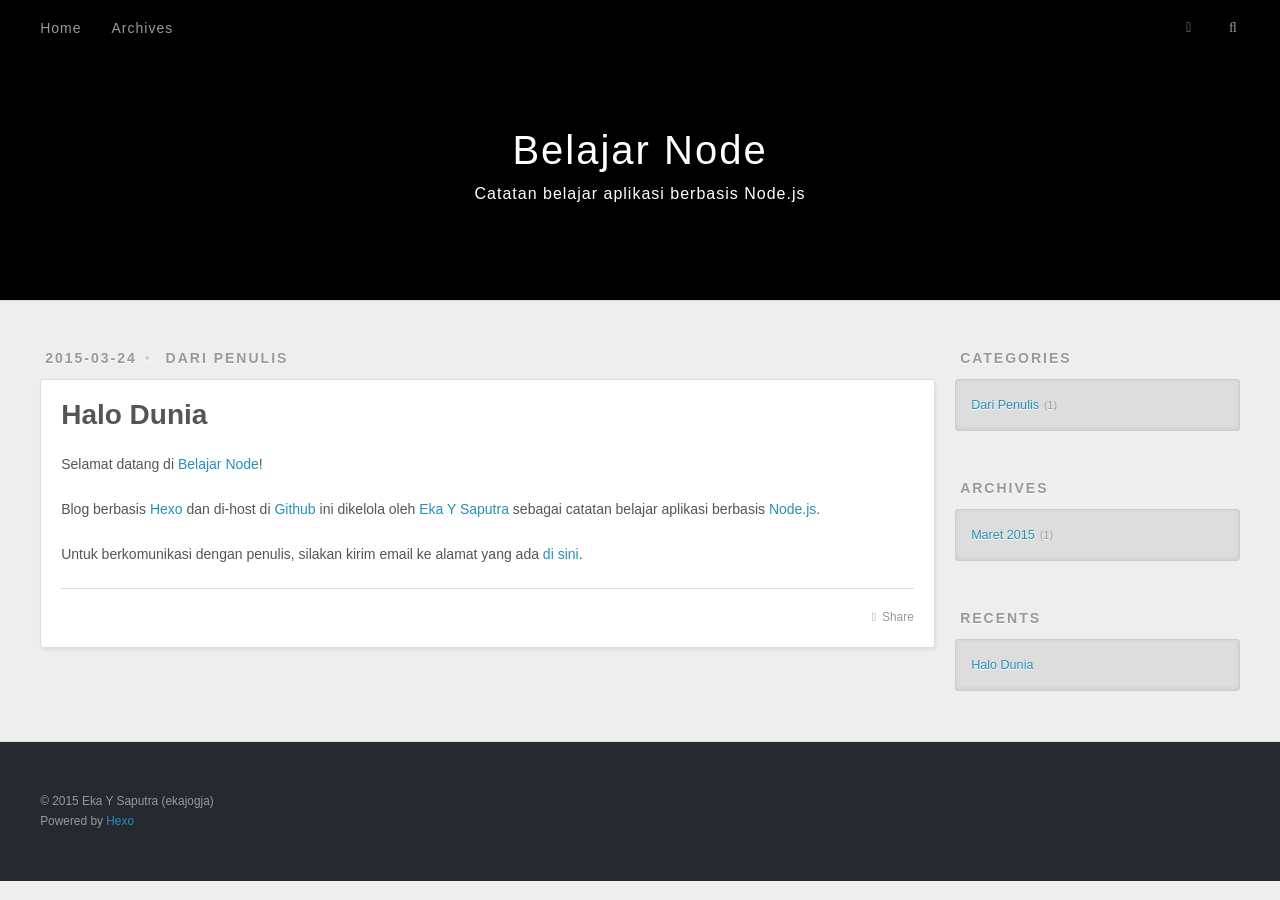
==== index.html @ 3ff36c29 "First deployment 2015-03-24 07:33:56)" ====
<!DOCTYPE html>
<html>
<head>
  <meta charset="utf-8">
  
  <title>Belajar Node</title>
  <meta name="viewport" content="width=device-width, initial-scale=1, maximum-scale=1">
  <meta name="description" content="Catatan belajar instalasi, konfigurasi, dan penggunaan aplikasi berbasis Node.js">
<meta property="og:type" content="website">
<meta property="og:title" content="Belajar Node">
<meta property="og:url" content="http://ekajogja.github.io/index.html">
<meta property="og:site_name" content="Belajar Node">
<meta property="og:description" content="Catatan belajar instalasi, konfigurasi, dan penggunaan aplikasi berbasis Node.js">
<meta name="twitter:card" content="summary">
<meta name="twitter:title" content="Belajar Node">
<meta name="twitter:description" content="Catatan belajar instalasi, konfigurasi, dan penggunaan aplikasi berbasis Node.js">
  
    <link rel="alternative" href="/atom.xml" title="Belajar Node" type="application/atom+xml">
  
  
    <link rel="icon" href="/favicon.png">
  
  <link href="//fonts.googleapis.com/css?family=Source+Code+Pro" rel="stylesheet" type="text/css">
  <link rel="stylesheet" href="/css/style.css" type="text/css">
  

</head>
<body>
  <div id="container">
    <div id="wrap">
      <header id="header">
  <div id="banner"></div>
  <div id="header-outer" class="outer">
    <div id="header-title" class="inner">
      <h1 id="logo-wrap">
        <a href="/" id="logo">Belajar Node</a>
      </h1>
      
        <h2 id="subtitle-wrap">
          <a href="/" id="subtitle">Catatan belajar aplikasi berbasis Node.js</a>
        </h2>
      
    </div>
    <div id="header-inner" class="inner">
      <nav id="main-nav">
        <a id="main-nav-toggle" class="nav-icon"></a>
        
          <a class="main-nav-link" href="/">Home</a>
        
          <a class="main-nav-link" href="/archives">Archives</a>
        
      </nav>
      <nav id="sub-nav">
        
          <a id="nav-rss-link" class="nav-icon" href="/atom.xml" title="RSS Feed"></a>
        
        <a id="nav-search-btn" class="nav-icon" title="Search"></a>
      </nav>
      <div id="search-form-wrap">
        <form action="//google.com/search" method="get" accept-charset="UTF-8" class="search-form"><input type="search" name="q" results="0" class="search-form-input" placeholder="Search"><button type="submit" class="search-form-submit">&#xF002;</button><input type="hidden" name="q" value="site:http://ekajogja.github.io"></form>
      </div>
    </div>
  </div>
</header>
      <div class="outer">
        <section id="main">
  
    <article id="post-halo-dunia" class="article article-type-post" itemscope itemprop="blogPost">
  <div class="article-meta">
    <a href="/2015/03/24/halo-dunia/" class="article-date">
  <time datetime="2015-03-23T23:47:26.000Z" itemprop="datePublished">2015-03-24</time>
</a>
    
  <div class="article-category">
    <a class="article-category-link" href="/categories/dari-penulis/">Dari Penulis</a>
  </div>

  </div>
  <div class="article-inner">
    
    
      <header class="article-header">
        
  
    <h1 itemprop="name">
      <a class="article-title" href="/2015/03/24/halo-dunia/">Halo Dunia</a>
    </h1>
  

      </header>
    
    <div class="article-entry" itemprop="articleBody">
      
        <p>Selamat datang di <a href="http://ekajogja.github.io/" target="_blank" rel="external">Belajar Node</a>!</p>
<p>Blog berbasis <a href="http://hexo.io/" target="_blank" rel="external">Hexo</a> dan di-host di <a href="https://github.com/ekajogja/ekajogja.github.io" target="_blank" rel="external">Github</a> ini dikelola oleh <a href="https://github.com/ekajogja/" target="_blank" rel="external">Eka Y Saputra</a> sebagai catatan belajar aplikasi berbasis <a href="https://nodejs.org/" target="_blank" rel="external">Node.js</a>.</p>
<p>Untuk berkomunikasi dengan penulis, silakan kirim email ke alamat yang ada <a href="https://github.com/ekajogja/" target="_blank" rel="external">di sini</a>.</p>

      
    </div>
    <footer class="article-footer">
      <a data-url="http://ekajogja.github.io/2015/03/24/halo-dunia/" data-id="ci7mkkdqn000051mjecnnkt6i" class="article-share-link">Share</a>
      
      
    </footer>
  </div>
  
</article>


  
  
</section>
        
          <aside id="sidebar">
  
    
  <div class="widget-wrap">
    <h3 class="widget-title">Categories</h3>
    <div class="widget">
      <ul class="category-list"><li class="category-list-item"><a class="category-list-link" href="/categories/dari-penulis/">Dari Penulis</a><span class="category-list-count">1</span></li></ul>
    </div>
  </div>

  
    
  
    
  
    
  <div class="widget-wrap">
    <h3 class="widget-title">Archives</h3>
    <div class="widget">
      <ul class="archive-list"><li class="archive-list-item"><a class="archive-list-link" href="/archives/2015/03/">Maret 2015</a><span class="archive-list-count">1</span></li></ul>
    </div>
  </div>

  
    
  <div class="widget-wrap">
    <h3 class="widget-title">Recents</h3>
    <div class="widget">
      <ul>
        
          <li>
            <a href="/2015/03/24/halo-dunia/">Halo Dunia</a>
          </li>
        
      </ul>
    </div>
  </div>

  
</aside>
        
      </div>
      <footer id="footer">
  
  <div class="outer">
    <div id="footer-info" class="inner">
      &copy; 2015 Eka Y Saputra (ekajogja)<br>
      Powered by <a href="http://hexo.io/" target="_blank">Hexo</a>
    </div>
  </div>
</footer>
    </div>
    <nav id="mobile-nav">
  
    <a href="/" class="mobile-nav-link">Home</a>
  
    <a href="/archives" class="mobile-nav-link">Archives</a>
  
</nav>
    

<script src="//ajax.googleapis.com/ajax/libs/jquery/2.0.3/jquery.min.js"></script>


  <link rel="stylesheet" href="/fancybox/jquery.fancybox.css" type="text/css">
  <script src="/fancybox/jquery.fancybox.pack.js" type="text/javascript"></script>


<script src="/js/script.js" type="text/javascript"></script>

  </div>
</body>
</html>
---- css/style.css ----
body {
  width: 100%;
}
body:before,
body:after {
  content: "";
  display: table;
}
body:after {
  clear: both;
}
html,
body,
div,
span,
applet,
object,
iframe,
h1,
h2,
h3,
h4,
h5,
h6,
p,
blockquote,
pre,
a,
abbr,
acronym,
address,
big,
cite,
code,
del,
dfn,
em,
img,
ins,
kbd,
q,
s,
samp,
small,
strike,
strong,
sub,
sup,
tt,
var,
dl,
dt,
dd,
ol,
ul,
li,
fieldset,
form,
label,
legend,
table,
caption,
tbody,
tfoot,
thead,
tr,
th,
td {
  margin: 0;
  padding: 0;
  border: 0;
  outline: 0;
  font-weight: inherit;
  font-style: inherit;
  font-family: inherit;
  font-size: 100%;
  vertical-align: baseline;
}
body {
  line-height: 1;
  color: #000;
  background: #fff;
}
ol,
ul {
  list-style: none;
}
table {
  border-collapse: separate;
  border-spacing: 0;
  vertical-align: middle;
}
caption,
th,
td {
  text-align: left;
  font-weight: normal;
  vertical-align: middle;
}
a img {
  border: none;
}
input,
button {
  margin: 0;
  padding: 0;
}
input::-moz-focus-inner,
button::-moz-focus-inner {
  border: 0;
  padding: 0;
}
@font-face {
  font-family: FontAwesome;
  font-style: normal;
  font-weight: normal;
  src: url("fonts/fontawesome-webfont.eot?v=#4.0.3");
  src: url("fonts/fontawesome-webfont.eot?#iefix&v=#4.0.3") format("embedded-opentype"), url("fonts/fontawesome-webfont.woff?v=#4.0.3") format("woff"), url("fonts/fontawesome-webfont.ttf?v=#4.0.3") format("truetype"), url("fonts/fontawesome-webfont.svg#fontawesomeregular?v=#4.0.3") format("svg");
}
html,
body,
#container {
  height: 100%;
}
body {
  background: #eee;
  font: 14px "Helvetica Neue", Helvetica, Arial, sans-serif;
  -webkit-text-size-adjust: 100%;
}
.outer {
  max-width: 1220px;
  margin: 0 auto;
  padding: 0 20px;
}
.outer:before,
.outer:after {
  content: "";
  display: table;
}
.outer:after {
  clear: both;
}
.inner {
  display: inline;
  float: left;
  width: 98.3333333333333%;
  margin: 0 0.8333333333333%;
}
.left,
.alignleft {
  float: left;
}
.right,
.alignright {
  float: right;
}
.clear {
  clear: both;
}
#container {
  position: relative;
}
.mobile-nav-on {
  overflow: hidden;
}
#wrap {
  height: 100%;
  width: 100%;
  position: absolute;
  top: 0;
  left: 0;
  -webkit-transition: 0.2s ease-out;
  -moz-transition: 0.2s ease-out;
  -ms-transition: 0.2s ease-out;
  transition: 0.2s ease-out;
  z-index: 1;
  background: #eee;
}
.mobile-nav-on #wrap {
  left: 280px;
}
@media screen and (min-width: 768px) {
  #main {
    display: inline;
    float: left;
    width: 73.3333333333333%;
    margin: 0 0.8333333333333%;
  }
}
.article-date,
.article-category-link,
.archive-year,
.widget-title {
  text-decoration: none;
  text-transform: uppercase;
  letter-spacing: 2px;
  color: #999;
  margin-bottom: 1em;
  margin-left: 5px;
  line-height: 1em;
  text-shadow: 0 1px #fff;
  font-weight: bold;
}
.article-inner,
.archive-article-inner {
  background: #fff;
  -webkit-box-shadow: 1px 2px 3px #ddd;
  box-shadow: 1px 2px 3px #ddd;
  border: 1px solid #ddd;
  -webkit-border-radius: 3px;
  border-radius: 3px;
}
.article-entry h1,
.widget h1 {
  font-size: 2em;
}
.article-entry h2,
.widget h2 {
  font-size: 1.5em;
}
.article-entry h3,
.widget h3 {
  font-size: 1.3em;
}
.article-entry h4,
.widget h4 {
  font-size: 1.2em;
}
.article-entry h5,
.widget h5 {
  font-size: 1em;
}
.article-entry h6,
.widget h6 {
  font-size: 1em;
  color: #999;
}
.article-entry hr,
.widget hr {
  border: 1px dashed #ddd;
}
.article-entry strong,
.widget strong {
  font-weight: bold;
}
.article-entry em,
.widget em,
.article-entry cite,
.widget cite {
  font-style: italic;
}
.article-entry sup,
.widget sup,
.article-entry sub,
.widget sub {
  font-size: 0.75em;
  line-height: 0;
  position: relative;
  vertical-align: baseline;
}
.article-entry sup,
.widget sup {
  top: -0.5em;
}
.article-entry sub,
.widget sub {
  bottom: -0.2em;
}
.article-entry small,
.widget small {
  font-size: 0.85em;
}
.article-entry acronym,
.widget acronym,
.article-entry abbr,
.widget abbr {
  border-bottom: 1px dotted;
}
.article-entry ul,
.widget ul,
.article-entry ol,
.widget ol,
.article-entry dl,
.widget dl {
  margin: 0 20px;
  line-height: 1.6em;
}
.article-entry ul ul,
.widget ul ul,
.article-entry ol ul,
.widget ol ul,
.article-entry ul ol,
.widget ul ol,
.article-entry ol ol,
.widget ol ol {
  margin-top: 0;
  margin-bottom: 0;
}
.article-entry ul,
.widget ul {
  list-style: disc;
}
.article-entry ol,
.widget ol {
  list-style: decimal;
}
.article-entry dt,
.widget dt {
  font-weight: bold;
}
#header {
  height: 300px;
  position: relative;
  border-bottom: 1px solid #ddd;
}
#header:before,
#header:after {
  content: "";
  position: absolute;
  left: 0;
  right: 0;
  height: 40px;
}
#header:before {
  top: 0;
  background: -webkit-linear-gradient(rgba(0,0,0,0.2), transparent);
  background: -moz-linear-gradient(rgba(0,0,0,0.2), transparent);
  background: -ms-linear-gradient(rgba(0,0,0,0.2), transparent);
  background: linear-gradient(rgba(0,0,0,0.2), transparent);
}
#header:after {
  bottom: 0;
  background: -webkit-linear-gradient(transparent, rgba(0,0,0,0.2));
  background: -moz-linear-gradient(transparent, rgba(0,0,0,0.2));
  background: -ms-linear-gradient(transparent, rgba(0,0,0,0.2));
  background: linear-gradient(transparent, rgba(0,0,0,0.2));
}
#header-outer {
  height: 100%;
  position: relative;
}
#header-inner {
  position: relative;
  overflow: hidden;
}
#banner {
  position: absolute;
  top: 0;
  left: 0;
  width: 100%;
  height: 100%;
  background: url("images/banner.jpg") center #000;
  -webkit-background-size: cover;
  -moz-background-size: cover;
  background-size: cover;
  z-index: -1;
}
#header-title {
  text-align: center;
  height: 40px;
  position: absolute;
  top: 50%;
  left: 0;
  margin-top: -20px;
}
#logo,
#subtitle {
  text-decoration: none;
  color: #fff;
  font-weight: 300;
  text-shadow: 0 1px 4px rgba(0,0,0,0.3);
}
#logo {
  font-size: 40px;
  line-height: 40px;
  letter-spacing: 2px;
}
#subtitle {
  font-size: 16px;
  line-height: 16px;
  letter-spacing: 1px;
}
#subtitle-wrap {
  margin-top: 16px;
}
#main-nav {
  float: left;
  margin-left: -15px;
}
.nav-icon,
.main-nav-link {
  float: left;
  color: #fff;
  opacity: 0.6;
  text-decoration: none;
  text-shadow: 0 1px rgba(0,0,0,0.2);
  -webkit-transition: opacity 0.2s;
  -moz-transition: opacity 0.2s;
  -ms-transition: opacity 0.2s;
  transition: opacity 0.2s;
  display: block;
  padding: 20px 15px;
}
.nav-icon:hover,
.main-nav-link:hover {
  opacity: 1;
}
.nav-icon {
  font-family: FontAwesome;
  text-align: center;
  font-size: 14px;
  width: 14px;
  height: 14px;
  padding: 20px 15px;
  position: relative;
  cursor: pointer;
}
.main-nav-link {
  font-weight: 300;
  letter-spacing: 1px;
}
@media screen and (max-width: 479px) {
  .main-nav-link {
    display: none;
  }
}
#main-nav-toggle {
  display: none;
}
#main-nav-toggle:before {
  content: "\f0c9";
}
@media screen and (max-width: 479px) {
  #main-nav-toggle {
    display: block;
  }
}
#sub-nav {
  float: right;
  margin-right: -15px;
}
#nav-rss-link:before {
  content: "\f09e";
}
#nav-search-btn:before {
  content: "\f002";
}
#search-form-wrap {
  position: absolute;
  top: 15px;
  width: 150px;
  height: 30px;
  right: -150px;
  opacity: 0;
  -webkit-transition: 0.2s ease-out;
  -moz-transition: 0.2s ease-out;
  -ms-transition: 0.2s ease-out;
  transition: 0.2s ease-out;
}
#search-form-wrap.on {
  opacity: 1;
  right: 0;
}
@media screen and (max-width: 479px) {
  #search-form-wrap {
    width: 100%;
    right: -100%;
  }
}
.search-form {
  position: absolute;
  top: 0;
  left: 0;
  right: 0;
  background: #fff;
  padding: 5px 15px;
  -webkit-border-radius: 15px;
  border-radius: 15px;
  -webkit-box-shadow: 0 0 10px rgba(0,0,0,0.3);
  box-shadow: 0 0 10px rgba(0,0,0,0.3);
}
.search-form-input {
  border: none;
  background: none;
  color: #555;
  width: 100%;
  font: 13px "Helvetica Neue", Helvetica, Arial, sans-serif;
  outline: none;
}
.search-form-input::-webkit-search-results-decoration,
.search-form-input::-webkit-search-cancel-button {
  -webkit-appearance: none;
}
.search-form-submit {
  position: absolute;
  top: 50%;
  right: 10px;
  margin-top: -7px;
  font: 13px FontAwesome;
  border: none;
  background: none;
  color: #bbb;
  cursor: pointer;
}
.search-form-submit:hover,
.search-form-submit:focus {
  color: #777;
}
.article {
  margin: 50px 0;
}
.article-inner {
  overflow: hidden;
}
.article-meta:before,
.article-meta:after {
  content: "";
  display: table;
}
.article-meta:after {
  clear: both;
}
.article-date {
  float: left;
}
.article-category {
  float: left;
  line-height: 1em;
  color: #ccc;
  text-shadow: 0 1px #fff;
  margin-left: 8px;
}
.article-category:before {
  content: "\2022";
}
.article-category-link {
  margin: 0 12px 1em;
}
.article-header {
  padding: 20px 20px 0;
}
.article-title {
  text-decoration: none;
  font-size: 2em;
  font-weight: bold;
  color: #555;
  line-height: 1.1em;
  -webkit-transition: color 0.2s;
  -moz-transition: color 0.2s;
  -ms-transition: color 0.2s;
  transition: color 0.2s;
}
a.article-title:hover {
  color: #258fb8;
}
.article-entry {
  color: #555;
  padding: 0 20px;
}
.article-entry:before,
.article-entry:after {
  content: "";
  display: table;
}
.article-entry:after {
  clear: both;
}
.article-entry p,
.article-entry table {
  line-height: 1.6em;
  margin: 1.6em 0;
}
.article-entry h1,
.article-entry h2,
.article-entry h3,
.article-entry h4,
.article-entry h5,
.article-entry h6 {
  font-weight: bold;
}
.article-entry h1,
.article-entry h2,
.article-entry h3,
.article-entry h4,
.article-entry h5,
.article-entry h6 {
  line-height: 1.1em;
  margin: 1.1em 0;
}
.article-entry a {
  color: #258fb8;
  text-decoration: none;
}
.article-entry a:hover {
  text-decoration: underline;
}
.article-entry ul,
.article-entry ol,
.article-entry dl {
  margin-top: 1.6em;
  margin-bottom: 1.6em;
}
.article-entry img,
.article-entry video {
  max-width: 100%;
  height: auto;
  display: block;
  margin: auto;
}
.article-entry iframe {
  border: none;
}
.article-entry table {
  width: 100%;
  border-collapse: collapse;
  border-spacing: 0;
}
.article-entry th {
  font-weight: bold;
  border-bottom: 3px solid #ddd;
  padding-bottom: 0.5em;
}
.article-entry td {
  border-bottom: 1px solid #ddd;
  padding: 10px 0;
}
.article-entry blockquote {
  font-family: Georgia, "Times New Roman", serif;
  font-size: 1.4em;
  margin: 1.6em 20px;
  text-align: center;
}
.article-entry blockquote footer {
  font-size: 14px;
  margin: 1.6em 0;
  font-family: "Helvetica Neue", Helvetica, Arial, sans-serif;
}
.article-entry blockquote footer cite:before {
  content: "—";
  padding: 0 0.5em;
}
.article-entry .pullquote {
  text-align: left;
  width: 45%;
  margin: 0;
}
.article-entry .pullquote.left {
  margin-left: 0.5em;
  margin-right: 1em;
}
.article-entry .pullquote.right {
  margin-right: 0.5em;
  margin-left: 1em;
}
.article-entry .caption {
  color: #999;
  display: block;
  font-size: 0.9em;
  margin-top: 0.5em;
  position: relative;
  text-align: center;
}
.article-entry .video-container {
  position: relative;
  padding-top: 56.25%;
  height: 0;
  overflow: hidden;
}
.article-entry .video-container iframe,
.article-entry .video-container object,
.article-entry .video-container embed {
  position: absolute;
  top: 0;
  left: 0;
  width: 100%;
  height: 100%;
  margin-top: 0;
}
.article-more-link a {
  display: inline-block;
  line-height: 1em;
  padding: 6px 15px;
  -webkit-border-radius: 15px;
  border-radius: 15px;
  background: #eee;
  color: #999;
  text-shadow: 0 1px #fff;
  text-decoration: none;
}
.article-more-link a:hover {
  background: #258fb8;
  color: #fff;
  text-decoration: none;
  text-shadow: 0 1px #1e7293;
}
.article-footer {
  font-size: 0.85em;
  line-height: 1.6em;
  border-top: 1px solid #ddd;
  padding-top: 1.6em;
  margin: 0 20px 20px;
}
.article-footer:before,
.article-footer:after {
  content: "";
  display: table;
}
.article-footer:after {
  clear: both;
}
.article-footer a {
  color: #999;
  text-decoration: none;
}
.article-footer a:hover {
  color: #555;
}
.article-tag-list-item {
  float: left;
  margin-right: 10px;
}
.article-tag-list-link:before {
  content: "#";
}
.article-comment-link {
  float: right;
}
.article-comment-link:before {
  content: "\f075";
  font-family: FontAwesome;
  padding-right: 8px;
}
.article-share-link {
  cursor: pointer;
  float: right;
  margin-left: 20px;
}
.article-share-link:before {
  content: "\f064";
  font-family: FontAwesome;
  padding-right: 6px;
}
#article-nav {
  position: relative;
}
#article-nav:before,
#article-nav:after {
  content: "";
  display: table;
}
#article-nav:after {
  clear: both;
}
@media screen and (min-width: 768px) {
  #article-nav {
    margin: 50px 0;
  }
  #article-nav:before {
    width: 8px;
    height: 8px;
    position: absolute;
    top: 50%;
    left: 50%;
    margin-top: -4px;
    margin-left: -4px;
    content: "";
    -webkit-border-radius: 50%;
    border-radius: 50%;
    background: #ddd;
    -webkit-box-shadow: 0 1px 2px #fff;
    box-shadow: 0 1px 2px #fff;
  }
}
.article-nav-link-wrap {
  text-decoration: none;
  text-shadow: 0 1px #fff;
  color: #999;
  -webkit-box-sizing: border-box;
  -moz-box-sizing: border-box;
  box-sizing: border-box;
  margin-top: 50px;
  text-align: center;
  display: block;
}
.article-nav-link-wrap:hover {
  color: #555;
}
@media screen and (min-width: 768px) {
  .article-nav-link-wrap {
    width: 50%;
    margin-top: 0;
  }
}
@media screen and (min-width: 768px) {
  #article-nav-newer {
    float: left;
    text-align: right;
    padding-right: 20px;
  }
}
@media screen and (min-width: 768px) {
  #article-nav-older {
    float: right;
    text-align: left;
    padding-left: 20px;
  }
}
.article-nav-caption {
  text-transform: uppercase;
  letter-spacing: 2px;
  color: #ddd;
  line-height: 1em;
  font-weight: bold;
}
#article-nav-newer .article-nav-caption {
  margin-right: -2px;
}
.article-nav-title {
  font-size: 0.85em;
  line-height: 1.6em;
  margin-top: 0.5em;
}
.article-share-box {
  position: absolute;
  display: none;
  background: #fff;
  -webkit-box-shadow: 1px 2px 10px rgba(0,0,0,0.2);
  box-shadow: 1px 2px 10px rgba(0,0,0,0.2);
  -webkit-border-radius: 3px;
  border-radius: 3px;
  margin-left: -145px;
  overflow: hidden;
  z-index: 1;
}
.article-share-box.on {
  display: block;
}
.article-share-input {
  width: 100%;
  background: none;
  -webkit-box-sizing: border-box;
  -moz-box-sizing: border-box;
  box-sizing: border-box;
  font: 14px "Helvetica Neue", Helvetica, Arial, sans-serif;
  padding: 0 15px;
  color: #555;
  outline: none;
  border: 1px solid #ddd;
  -webkit-border-radius: 3px 3px 0 0;
  border-radius: 3px 3px 0 0;
  height: 36px;
  line-height: 36px;
}
.article-share-links {
  background: #eee;
}
.article-share-links:before,
.article-share-links:after {
  content: "";
  display: table;
}
.article-share-links:after {
  clear: both;
}
.article-share-twitter,
.article-share-facebook,
.article-share-pinterest,
.article-share-google {
  width: 50px;
  height: 36px;
  display: block;
  float: left;
  position: relative;
  color: #999;
  text-shadow: 0 1px #fff;
}
.article-share-twitter:before,
.article-share-facebook:before,
.article-share-pinterest:before,
.article-share-google:before {
  font-size: 20px;
  font-family: FontAwesome;
  width: 20px;
  height: 20px;
  position: absolute;
  top: 50%;
  left: 50%;
  margin-top: -10px;
  margin-left: -10px;
  text-align: center;
}
.article-share-twitter:hover,
.article-share-facebook:hover,
.article-share-pinterest:hover,
.article-share-google:hover {
  color: #fff;
}
.article-share-twitter:before {
  content: "\f099";
}
.article-share-twitter:hover {
  background: #00aced;
  text-shadow: 0 1px #008abe;
}
.article-share-facebook:before {
  content: "\f09a";
}
.article-share-facebook:hover {
  background: #3b5998;
  text-shadow: 0 1px #2f477a;
}
.article-share-pinterest:before {
  content: "\f0d2";
}
.article-share-pinterest:hover {
  background: #cb2027;
  text-shadow: 0 1px #a21a1f;
}
.article-share-google:before {
  content: "\f0d5";
}
.article-share-google:hover {
  background: #dd4b39;
  text-shadow: 0 1px #be3221;
}
.article-gallery {
  background: #000;
  position: relative;
}
.article-gallery-photos {
  position: relative;
  overflow: hidden;
}
.article-gallery-img {
  display: none;
  max-width: 100%;
}
.article-gallery-img:first-child {
  display: block;
}
.article-gallery-img.loaded {
  position: absolute;
  display: block;
}
.article-gallery-img img {
  display: block;
  max-width: 100%;
  margin: 0 auto;
}
#comments {
  background: #fff;
  -webkit-box-shadow: 1px 2px 3px #ddd;
  box-shadow: 1px 2px 3px #ddd;
  padding: 20px;
  border: 1px solid #ddd;
  -webkit-border-radius: 3px;
  border-radius: 3px;
  margin: 50px 0;
}
#comments a {
  color: #258fb8;
}
.archives-wrap {
  margin: 50px 0;
}
.archives:before,
.archives:after {
  content: "";
  display: table;
}
.archives:after {
  clear: both;
}
.archive-year-wrap {
  margin-bottom: 1em;
}
.archives {
  -webkit-column-gap: 10px;
  -moz-column-gap: 10px;
  column-gap: 10px;
}
@media screen and (min-width: 480px) and (max-width: 767px) {
  .archives {
    -webkit-column-count: 2;
    -moz-column-count: 2;
    column-count: 2;
  }
}
@media screen and (min-width: 768px) {
  .archives {
    -webkit-column-count: 3;
    -moz-column-count: 3;
    column-count: 3;
  }
}
.archive-article {
  -webkit-column-break-inside: avoid;
  page-break-inside: avoid;
  overflow: hidden;
  break-inside: avoid-column;
}
.archive-article-inner {
  padding: 10px;
  margin-bottom: 15px;
}
.archive-article-title {
  text-decoration: none;
  font-weight: bold;
  color: #555;
  -webkit-transition: color 0.2s;
  -moz-transition: color 0.2s;
  -ms-transition: color 0.2s;
  transition: color 0.2s;
  line-height: 1.6em;
}
.archive-article-title:hover {
  color: #258fb8;
}
.archive-article-footer {
  margin-top: 1em;
}
.archive-article-date {
  color: #999;
  text-decoration: none;
  font-size: 0.85em;
  line-height: 1em;
  margin-bottom: 0.5em;
  display: block;
}
#page-nav {
  margin: 50px auto;
  background: #fff;
  -webkit-box-shadow: 1px 2px 3px #ddd;
  box-shadow: 1px 2px 3px #ddd;
  border: 1px solid #ddd;
  -webkit-border-radius: 3px;
  border-radius: 3px;
  text-align: center;
  color: #999;
  overflow: hidden;
}
#page-nav:before,
#page-nav:after {
  content: "";
  display: table;
}
#page-nav:after {
  clear: both;
}
#page-nav a,
#page-nav span {
  padding: 10px 20px;
  line-height: 1;
  height: 2ex;
}
#page-nav a {
  color: #999;
  text-decoration: none;
}
#page-nav a:hover {
  background: #999;
  color: #fff;
}
#page-nav .prev {
  float: left;
}
#page-nav .next {
  float: right;
}
#page-nav .page-number {
  display: inline-block;
}
@media screen and (max-width: 479px) {
  #page-nav .page-number {
    display: none;
  }
}
#page-nav .current {
  color: #555;
  font-weight: bold;
}
#page-nav .space {
  color: #ddd;
}
#footer {
  background: #262a30;
  padding: 50px 0;
  border-top: 1px solid #ddd;
  color: #999;
}
#footer a {
  color: #258fb8;
  text-decoration: none;
}
#footer a:hover {
  text-decoration: underline;
}
#footer-info {
  line-height: 1.6em;
  font-size: 0.85em;
}
.article-entry pre,
.article-entry .highlight {
  background: #2d2d2d;
  margin: 0 -20px;
  padding: 15px 20px;
  border-style: solid;
  border-color: #ddd;
  border-width: 1px 0;
  overflow: auto;
  color: #ccc;
  line-height: 22.400000000000002px;
}
.article-entry .highlight .gutter pre,
.article-entry .gist .gist-file .gist-data .line-numbers {
  color: #666;
  font-size: 0.85em;
}
.article-entry pre,
.article-entry code {
  font-family: "Source Code Pro", Consolas, Monaco, Menlo, Consolas, monospace;
}
.article-entry code {
  background: #eee;
  text-shadow: 0 1px #fff;
  padding: 0 0.3em;
}
.article-entry pre code {
  background: none;
  text-shadow: none;
  padding: 0;
}
.article-entry .highlight pre {
  border: none;
  margin: 0;
  padding: 0;
}
.article-entry .highlight table {
  margin: 0;
  width: auto;
}
.article-entry .highlight td {
  border: none;
  padding: 0;
}
.article-entry .highlight figcaption {
  font-size: 0.85em;
  color: #999;
  line-height: 1em;
  margin-bottom: 1em;
}
.article-entry .highlight figcaption:before,
.article-entry .highlight figcaption:after {
  content: "";
  display: table;
}
.article-entry .highlight figcaption:after {
  clear: both;
}
.article-entry .highlight figcaption a {
  float: right;
}
.article-entry .highlight .gutter pre {
  text-align: right;
  padding-right: 20px;
}
.article-entry .highlight .line {
  height: 22.400000000000002px;
}
.article-entry .gist {
  margin: 0 -20px;
  border-style: solid;
  border-color: #ddd;
  border-width: 1px 0;
  background: #2d2d2d;
  padding: 15px 20px 15px 0;
}
.article-entry .gist .gist-file {
  border: none;
  font-family: "Source Code Pro", Consolas, Monaco, Menlo, Consolas, monospace;
  margin: 0;
}
.article-entry .gist .gist-file .gist-data {
  background: none;
  border: none;
}
.article-entry .gist .gist-file .gist-data .line-numbers {
  background: none;
  border: none;
  padding: 0 20px 0 0;
}
.article-entry .gist .gist-file .gist-data .line-data {
  padding: 0 !important;
}
.article-entry .gist .gist-file .highlight {
  margin: 0;
  padding: 0;
  border: none;
}
.article-entry .gist .gist-file .gist-meta {
  background: #2d2d2d;
  color: #999;
  font: 0.85em "Helvetica Neue", Helvetica, Arial, sans-serif;
  text-shadow: 0 0;
  padding: 0;
  margin-top: 1em;
  margin-left: 20px;
}
.article-entry .gist .gist-file .gist-meta a {
  color: #258fb8;
  font-weight: normal;
}
.article-entry .gist .gist-file .gist-meta a:hover {
  text-decoration: underline;
}
pre .comment,
pre .title {
  color: #999;
}
pre .variable,
pre .attribute,
pre .tag,
pre .regexp,
pre .ruby .constant,
pre .xml .tag .title,
pre .xml .pi,
pre .xml .doctype,
pre .html .doctype,
pre .css .id,
pre .css .class,
pre .css .pseudo {
  color: #f2777a;
}
pre .number,
pre .preprocessor,
pre .built_in,
pre .literal,
pre .params,
pre .constant {
  color: #f99157;
}
pre .class,
pre .ruby .class .title,
pre .css .rules .attribute {
  color: #9c9;
}
pre .string,
pre .value,
pre .inheritance,
pre .header,
pre .ruby .symbol,
pre .xml .cdata {
  color: #9c9;
}
pre .css .hexcolor {
  color: #6cc;
}
pre .function,
pre .python .decorator,
pre .python .title,
pre .ruby .function .title,
pre .ruby .title .keyword,
pre .perl .sub,
pre .javascript .title,
pre .coffeescript .title {
  color: #69c;
}
pre .keyword,
pre .javascript .function {
  color: #c9c;
}
@media screen and (max-width: 479px) {
  #mobile-nav {
    position: absolute;
    top: 0;
    left: 0;
    width: 280px;
    height: 100%;
    background: #191919;
    border-right: 1px solid #fff;
  }
}
@media screen and (max-width: 479px) {
  .mobile-nav-link {
    display: block;
    color: #999;
    text-decoration: none;
    padding: 15px 20px;
    font-weight: bold;
  }
  .mobile-nav-link:hover {
    color: #fff;
  }
}
@media screen and (min-width: 768px) {
  #sidebar {
    display: inline;
    float: left;
    width: 23.3333333333333%;
    margin: 0 0.8333333333333%;
  }
}
.widget-wrap {
  margin: 50px 0;
}
.widget {
  color: #777;
  text-shadow: 0 1px #fff;
  background: #ddd;
  -webkit-box-shadow: 0 -1px 4px #ccc inset;
  box-shadow: 0 -1px 4px #ccc inset;
  border: 1px solid #ccc;
  padding: 15px;
  -webkit-border-radius: 3px;
  border-radius: 3px;
}
.widget a {
  color: #258fb8;
  text-decoration: none;
}
.widget a:hover {
  text-decoration: underline;
}
.widget ul ul,
.widget ol ul,
.widget dl ul,
.widget ul ol,
.widget ol ol,
.widget dl ol,
.widget ul dl,
.widget ol dl,
.widget dl dl {
  margin-left: 15px;
  list-style: disc;
}
.widget {
  line-height: 1.6em;
  word-wrap: break-word;
  font-size: 0.9em;
}
.widget ul,
.widget ol {
  list-style: none;
  margin: 0;
}
.widget ul ul,
.widget ol ul,
.widget ul ol,
.widget ol ol {
  margin: 0 20px;
}
.widget ul ul,
.widget ol ul {
  list-style: disc;
}
.widget ul ol,
.widget ol ol {
  list-style: decimal;
}
.category-list-count,
.tag-list-count,
.archive-list-count {
  padding-left: 5px;
  color: #999;
  font-size: 0.85em;
}
.category-list-count:before,
.tag-list-count:before,
.archive-list-count:before {
  content: "(";
}
.category-list-count:after,
.tag-list-count:after,
.archive-list-count:after {
  content: ")";
}
.tagcloud a {
  margin-right: 5px;
}
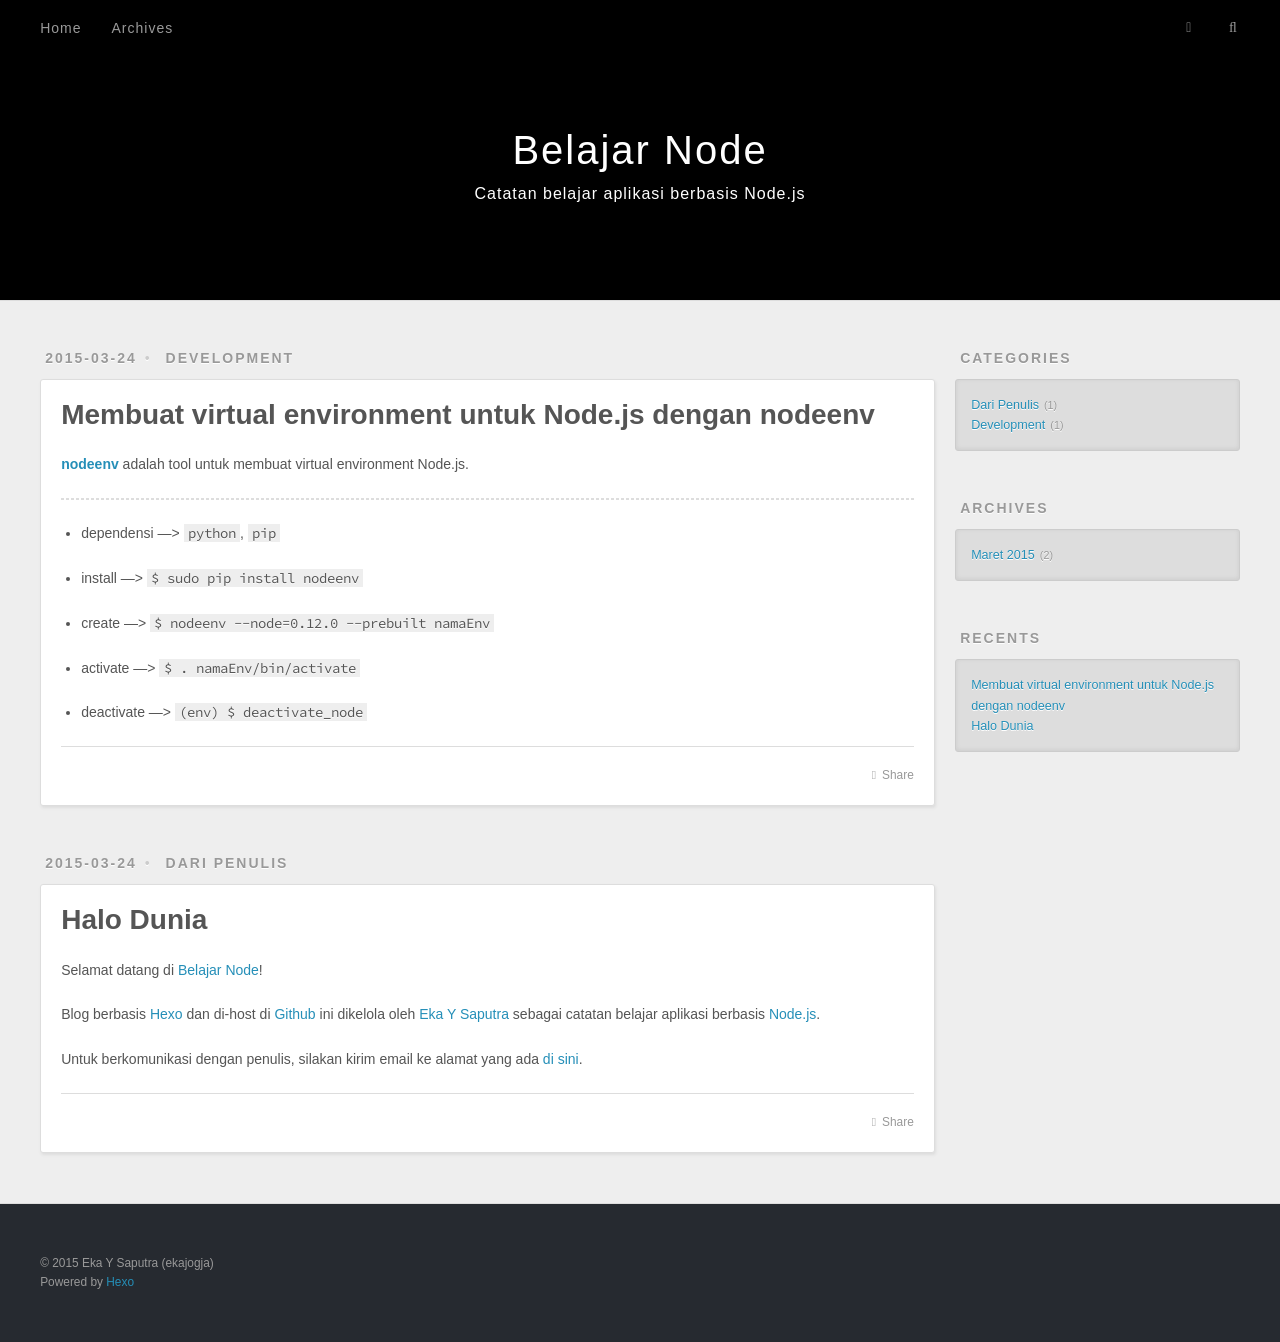
==== commit 3feb1e6b: "First deployment 2015-03-24 09:50:43)" ====
--- a/index.html
+++ b/index.html
@@ -65,6 +65,60 @@
       <div class="outer">
         <section id="main">
   
+    <article id="post-membuat-virtual-environment-untuk-node-js-dengan-nodeenv" class="article article-type-post" itemscope itemprop="blogPost">
+  <div class="article-meta">
+    <a href="/2015/03/24/membuat-virtual-environment-untuk-node-js-dengan-nodeenv/" class="article-date">
+  <time datetime="2015-03-24T02:47:47.000Z" itemprop="datePublished">2015-03-24</time>
+</a>
+    
+  <div class="article-category">
+    <a class="article-category-link" href="/categories/development/">Development</a>
+  </div>
+
+  </div>
+  <div class="article-inner">
+    
+    
+      <header class="article-header">
+        
+  
+    <h1 itemprop="name">
+      <a class="article-title" href="/2015/03/24/membuat-virtual-environment-untuk-node-js-dengan-nodeenv/">Membuat virtual environment untuk Node.js dengan nodeenv</a>
+    </h1>
+  
+
+      </header>
+    
+    <div class="article-entry" itemprop="articleBody">
+      
+        <p><a href="https://github.com/ekalinin/nodeenv" target="_blank" rel="external"><strong>nodeenv</strong></a> adalah tool untuk membuat virtual environment Node.js.</p>
+<hr>
+<ul>
+<li><p>dependensi    —&gt; <code>python</code>, <code>pip</code></p>
+</li>
+<li><p>install    —&gt; <code>$ sudo pip install nodeenv</code></p>
+</li>
+<li><p>create    —&gt; <code>$ nodeenv --node=0.12.0 --prebuilt namaEnv</code></p>
+</li>
+<li><p>activate    —&gt; <code>$ . namaEnv/bin/activate</code></p>
+</li>
+<li><p>deactivate    —&gt; <code>(env) $ deactivate_node</code></p>
+</li>
+</ul>
+
+      
+    </div>
+    <footer class="article-footer">
+      <a data-url="http://ekajogja.github.io/2015/03/24/membuat-virtual-environment-untuk-node-js-dengan-nodeenv/" data-id="ci7mpgdq80003d9mjwkijuqsy" class="article-share-link">Share</a>
+      
+      
+    </footer>
+  </div>
+  
+</article>
+
+
+  
     <article id="post-halo-dunia" class="article article-type-post" itemscope itemprop="blogPost">
   <div class="article-meta">
     <a href="/2015/03/24/halo-dunia/" class="article-date">
@@ -98,7 +152,7 @@
       
     </div>
     <footer class="article-footer">
-      <a data-url="http://ekajogja.github.io/2015/03/24/halo-dunia/" data-id="ci7mkkdqn000051mjecnnkt6i" class="article-share-link">Share</a>
+      <a data-url="http://ekajogja.github.io/2015/03/24/halo-dunia/" data-id="ci7mpgdom0000d9mjj7acmbdr" class="article-share-link">Share</a>
       
       
     </footer>
@@ -117,7 +171,7 @@
   <div class="widget-wrap">
     <h3 class="widget-title">Categories</h3>
     <div class="widget">
-      <ul class="category-list"><li class="category-list-item"><a class="category-list-link" href="/categories/dari-penulis/">Dari Penulis</a><span class="category-list-count">1</span></li></ul>
+      <ul class="category-list"><li class="category-list-item"><a class="category-list-link" href="/categories/dari-penulis/">Dari Penulis</a><span class="category-list-count">1</span></li><li class="category-list-item"><a class="category-list-link" href="/categories/development/">Development</a><span class="category-list-count">1</span></li></ul>
     </div>
   </div>
 
@@ -130,7 +184,7 @@
   <div class="widget-wrap">
     <h3 class="widget-title">Archives</h3>
     <div class="widget">
-      <ul class="archive-list"><li class="archive-list-item"><a class="archive-list-link" href="/archives/2015/03/">Maret 2015</a><span class="archive-list-count">1</span></li></ul>
+      <ul class="archive-list"><li class="archive-list-item"><a class="archive-list-link" href="/archives/2015/03/">Maret 2015</a><span class="archive-list-count">2</span></li></ul>
     </div>
   </div>
 
@@ -142,6 +196,10 @@
       <ul>
         
           <li>
+            <a href="/2015/03/24/membuat-virtual-environment-untuk-node-js-dengan-nodeenv/">Membuat virtual environment untuk Node.js dengan nodeenv</a>
+          </li>
+        
+          <li>
             <a href="/2015/03/24/halo-dunia/">Halo Dunia</a>
           </li>
         
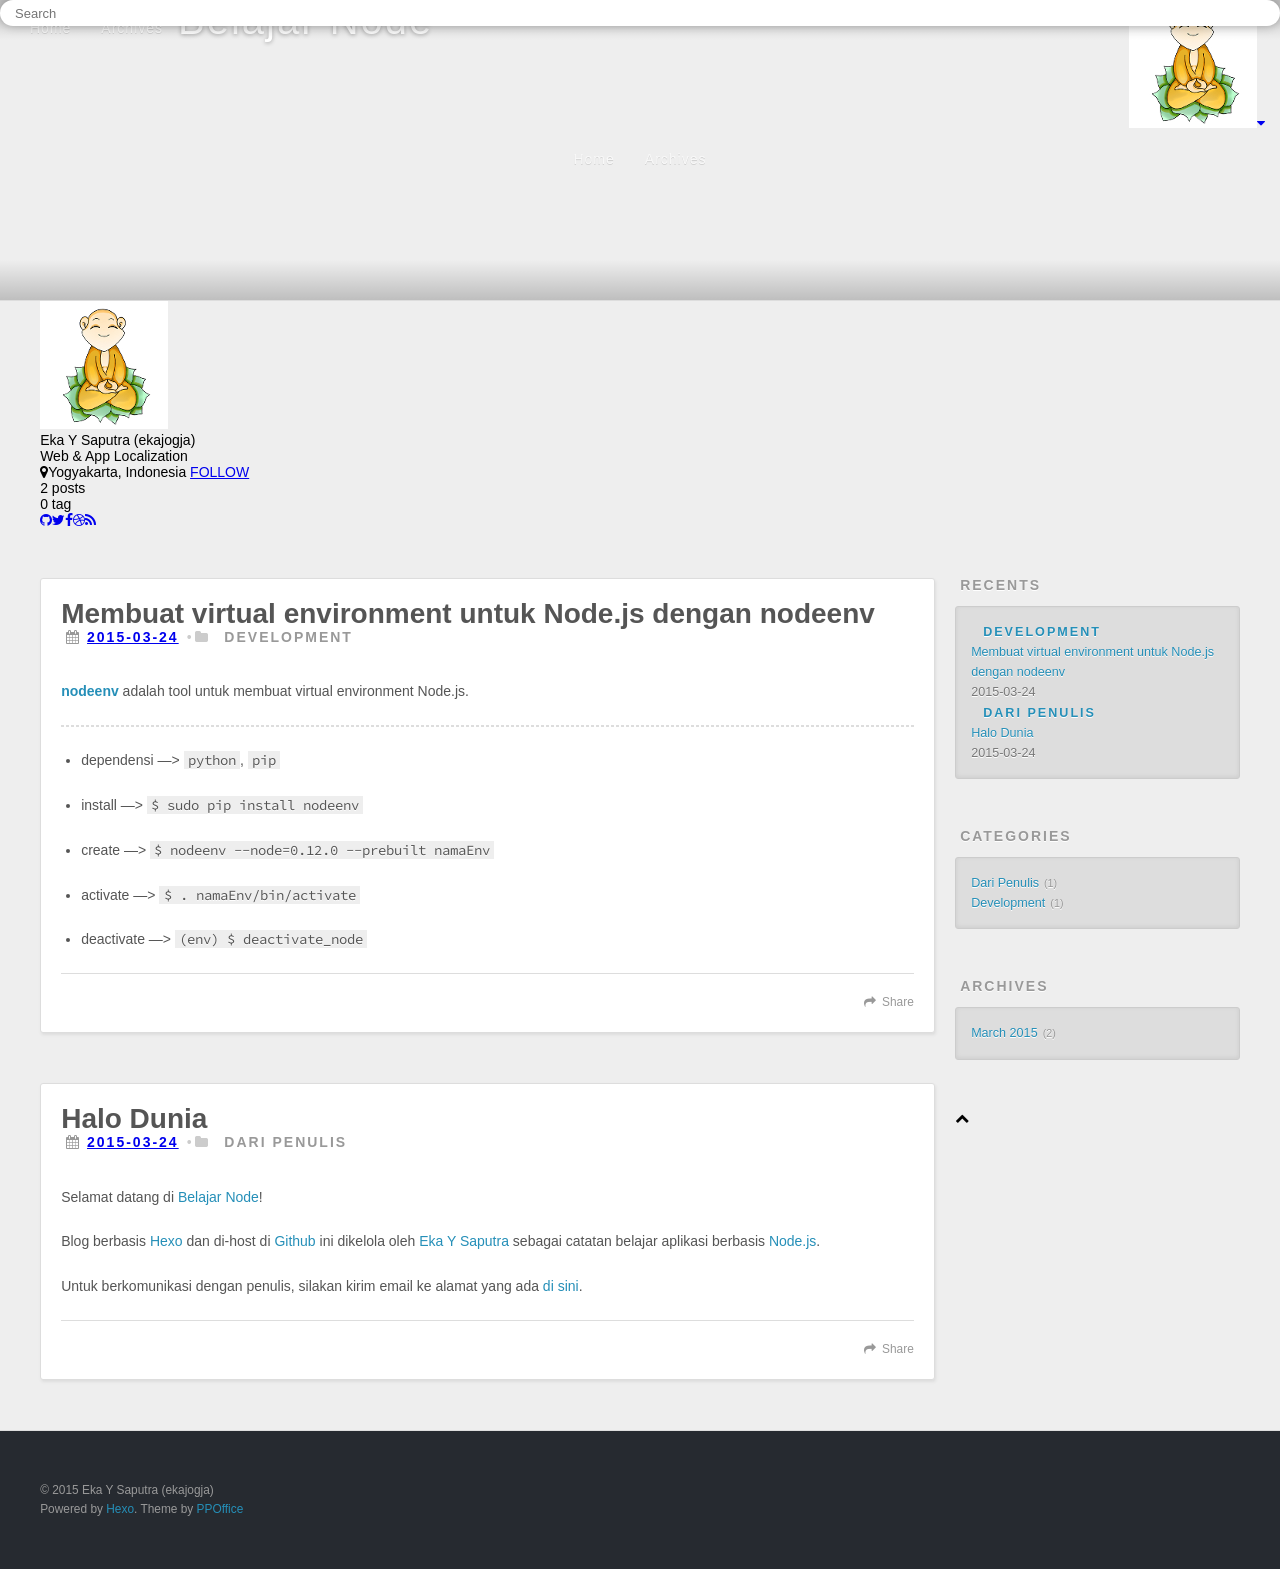
==== commit aad062d0: "Site updated: 2015-03-24 10:49:27" ====
--- a/index.html
+++ b/index.html
@@ -15,35 +15,23 @@
 <meta name="twitter:title" content="Belajar Node">
 <meta name="twitter:description" content="Catatan belajar instalasi, konfigurasi, dan penggunaan aplikasi berbasis Node.js">
   
-    <link rel="alternative" href="/atom.xml" title="Belajar Node" type="application/atom+xml">
-  
   
     <link rel="icon" href="/favicon.png">
   
-  <link href="//fonts.googleapis.com/css?family=Source+Code+Pro" rel="stylesheet" type="text/css">
+  <link href='//fonts.useso.com/css?family=Open+Sans:400italic,400,600' rel='stylesheet' type='text/css'>
+  <link href="//fonts.useso.com/css?family=Source+Code+Pro" rel="stylesheet" type="text/css">
   <link rel="stylesheet" href="/css/style.css" type="text/css">
+  <link rel="stylesheet" href="/font-awesome/css/font-awesome.min.css" type="text/css">
   
 
 </head>
 <body>
   <div id="container">
-    <div id="wrap">
-      <header id="header">
-  <div id="banner"></div>
-  <div id="header-outer" class="outer">
-    <div id="header-title" class="inner">
-      <h1 id="logo-wrap">
-        <a href="/" id="logo">Belajar Node</a>
-      </h1>
-      
-        <h2 id="subtitle-wrap">
-          <a href="/" id="subtitle">Catatan belajar aplikasi berbasis Node.js</a>
-        </h2>
-      
-    </div>
-    <div id="header-inner" class="inner">
+    <header id="header">
+  <div id="header-main" class="header-inner">
+    <div class="outer">
+      <a href="/" id="logo"><i class="logo"></i><span class="site-title">Belajar Node</span></a>
       <nav id="main-nav">
-        <a id="main-nav-toggle" class="nav-icon"></a>
         
           <a class="main-nav-link" href="/">Home</a>
         
@@ -51,31 +39,73 @@
         
       </nav>
       <nav id="sub-nav">
-        
-          <a id="nav-rss-link" class="nav-icon" href="/atom.xml" title="RSS Feed"></a>
-        
-        <a id="nav-search-btn" class="nav-icon" title="Search"></a>
+        <div class="profile" id="profile-nav">
+          <a id="profile-anchor" href="javascript:;"><img class="avatar" src="/css/images/avatarku.png"><i class="fa fa-caret-down"></i></a>
+        </div>
       </nav>
       <div id="search-form-wrap">
-        <form action="//google.com/search" method="get" accept-charset="UTF-8" class="search-form"><input type="search" name="q" results="0" class="search-form-input" placeholder="Search"><button type="submit" class="search-form-submit">&#xF002;</button><input type="hidden" name="q" value="site:http://ekajogja.github.io"></form>
+        <form action="//google.com/search" method="get" accept-charset="UTF-8" class="search-form"><input type="search" name="q" results="0" class="search-form-input" placeholder="Search"><button type="submit" class="search-form-submit"> </button><input type="hidden" name="q" value="site:http://ekajogja.github.io"></form>
       </div>
     </div>
   </div>
+  <div id="main-nav-mobile" class="header-sub header-inner">
+    <table class="menu outer">
+      <tr>
+      
+        <td><a class="main-nav-link" href="/">Home</a></td>
+      
+        <td><a class="main-nav-link" href="/archives">Archives</a></td>
+      
+      <td>
+        <form action="//google.com/search" method="get" accept-charset="UTF-8" class="search-form"><input type="search" name="q" results="0" class="search-form-input" placeholder="Search"><input type="hidden" name="q" value="site:http://ekajogja.github.io"></form>
+      </td>
+      </tr>
+    </table>
+  </div>
+  
 </header>
-      <div class="outer">
-        <section id="main">
+    <div class="outer">
+      <aside id="profile">
+  <div class="inner profile-inner">
+  	<div class="base-info profile-block">
+		  <img id="avatar" src="/css/images/avatarku.png">
+      <h2 id="name">Eka Y Saputra (ekajogja)</h2>
+      <h3 id="title">Web &amp; App Localization</h3>
+      <span id="location"><i class="fa fa-map-marker"></i>Yogyakarta, Indonesia</span>
+      <a id="follow" href="undefined">FOLLOW</a>
+  	</div>
+    <div class="article-info profile-block">
+      <div class="article-info-block">
+        2
+        <span>posts</span>
+      </div>
+      <div class="article-info-block">
+        0
+        <span>tag</span>
+      </div>
+    </div>
+    <div class="contact-info profile-block">
+      <table class="contact-list">
+        <tr>
+        
+          <td><a href="http://github.com/ekajogja" title="github"><i class="fa fa-github"></i></a></td>
+        
+          <td><a href="/#" title="twitter"><i class="fa fa-twitter"></i></a></td>
+        
+          <td><a href="/#" title="facebook"><i class="fa fa-facebook"></i></a></td>
+        
+          <td><a href="/#" title="dribbble"><i class="fa fa-dribbble"></i></a></td>
+        
+          <td><a href="/atom.xml" title="rss"><i class="fa fa-rss"></i></a></td>
+        
+        </tr>
+      </table>
+    </div>
+  </div>
+</aside>
+      <section id="main">
   
     <article id="post-membuat-virtual-environment-untuk-node-js-dengan-nodeenv" class="article article-type-post" itemscope itemprop="blogPost">
-  <div class="article-meta">
-    <a href="/2015/03/24/membuat-virtual-environment-untuk-node-js-dengan-nodeenv/" class="article-date">
-  <time datetime="2015-03-24T02:47:47.000Z" itemprop="datePublished">2015-03-24</time>
-</a>
-    
-  <div class="article-category">
-    <a class="article-category-link" href="/categories/development/">Development</a>
-  </div>
-
-  </div>
   <div class="article-inner">
     
     
@@ -87,6 +117,20 @@
     </h1>
   
 
+        <div class="article-meta">
+          <div class="article-date">
+  <i class="fa fa-calendar"></i>
+  <a href="/2015/03/24/membuat-virtual-environment-untuk-node-js-dengan-nodeenv/">
+    <time datetime="2015-03-24T02:47:47.000Z" itemprop="datePublished">2015-03-24</time>
+  </a>
+</div>
+          
+  <div class="article-category">
+  	<i class="fa fa-folder"></i>
+    <a class="article-category-link" href="/categories/development/">Development</a>
+  </div>
+
+        </div>
       </header>
     
     <div class="article-entry" itemprop="articleBody">
@@ -109,7 +153,7 @@
       
     </div>
     <footer class="article-footer">
-      <a data-url="http://ekajogja.github.io/2015/03/24/membuat-virtual-environment-untuk-node-js-dengan-nodeenv/" data-id="ci7mpgdq80003d9mjwkijuqsy" class="article-share-link">Share</a>
+      <a data-url="http://ekajogja.github.io/2015/03/24/membuat-virtual-environment-untuk-node-js-dengan-nodeenv/" data-id="ci7mpwwmi0003nbmjfvrbcvo5" class="article-share-link">Share</a>
       
       
     </footer>
@@ -120,16 +164,6 @@
 
   
     <article id="post-halo-dunia" class="article article-type-post" itemscope itemprop="blogPost">
-  <div class="article-meta">
-    <a href="/2015/03/24/halo-dunia/" class="article-date">
-  <time datetime="2015-03-23T23:47:26.000Z" itemprop="datePublished">2015-03-24</time>
-</a>
-    
-  <div class="article-category">
-    <a class="article-category-link" href="/categories/dari-penulis/">Dari Penulis</a>
-  </div>
-
-  </div>
   <div class="article-inner">
     
     
@@ -141,6 +175,20 @@
     </h1>
   
 
+        <div class="article-meta">
+          <div class="article-date">
+  <i class="fa fa-calendar"></i>
+  <a href="/2015/03/24/halo-dunia/">
+    <time datetime="2015-03-23T23:47:26.000Z" itemprop="datePublished">2015-03-24</time>
+  </a>
+</div>
+          
+  <div class="article-category">
+  	<i class="fa fa-folder"></i>
+    <a class="article-category-link" href="/categories/dari-penulis/">Dari Penulis</a>
+  </div>
+
+        </div>
       </header>
     
     <div class="article-entry" itemprop="articleBody">
@@ -152,7 +200,7 @@
       
     </div>
     <footer class="article-footer">
-      <a data-url="http://ekajogja.github.io/2015/03/24/halo-dunia/" data-id="ci7mpgdom0000d9mjj7acmbdr" class="article-share-link">Share</a>
+      <a data-url="http://ekajogja.github.io/2015/03/24/halo-dunia/" data-id="ci7mpwwm40000nbmjswfjo74d" class="article-share-link">Share</a>
       
       
     </footer>
@@ -164,12 +212,53 @@
   
   
 </section>
-        
-          <aside id="sidebar">
+      
+        <aside id="sidebar">
   
     
   <div class="widget-wrap">
-    <h3 class="widget-title">Categories</h3>
+    <h3 class="widget-title">recents</h3>
+    <div class="widget">
+      <ul id="recent-post">
+        
+          <li>
+            <div class="item-thumbnail">
+              <a href="/2015/03/24/membuat-virtual-environment-untuk-node-js-dengan-nodeenv/" class="thumbnail">
+  
+    <span class="thumbnail-image thumbnail-none"></span>
+  
+</a>
+            </div>
+            <div class="item-inner">
+              <p class="item-category"><a class="article-category-link" href="/categories/development/">Development</a></p>
+              <p class="item-title"><a href="/2015/03/24/membuat-virtual-environment-untuk-node-js-dengan-nodeenv/" class="title">Membuat virtual environment untuk Node.js dengan nodeenv</a></p>
+              <p class="item-date"><time datetime="2015-03-24T02:47:47.000Z" itemprop="datePublished">2015-03-24</time></p>
+            </div>
+          </li>
+        
+          <li>
+            <div class="item-thumbnail">
+              <a href="/2015/03/24/halo-dunia/" class="thumbnail">
+  
+    <span class="thumbnail-image thumbnail-none"></span>
+  
+</a>
+            </div>
+            <div class="item-inner">
+              <p class="item-category"><a class="article-category-link" href="/categories/dari-penulis/">Dari Penulis</a></p>
+              <p class="item-title"><a href="/2015/03/24/halo-dunia/" class="title">Halo Dunia</a></p>
+              <p class="item-date"><time datetime="2015-03-23T23:47:26.000Z" itemprop="datePublished">2015-03-24</time></p>
+            </div>
+          </li>
+        
+      </ul>
+    </div>
+  </div>
+
+  
+    
+  <div class="widget-wrap">
+    <h3 class="widget-title">categories</h3>
     <div class="widget">
       <ul class="category-list"><li class="category-list-item"><a class="category-list-link" href="/categories/dari-penulis/">Dari Penulis</a><span class="category-list-count">1</span></li><li class="category-list-item"><a class="category-list-link" href="/categories/development/">Development</a><span class="category-list-count">1</span></li></ul>
     </div>
@@ -182,55 +271,30 @@
   
     
   <div class="widget-wrap">
-    <h3 class="widget-title">Archives</h3>
+    <h3 class="widget-title">archives</h3>
     <div class="widget">
-      <ul class="archive-list"><li class="archive-list-item"><a class="archive-list-link" href="/archives/2015/03/">Maret 2015</a><span class="archive-list-count">2</span></li></ul>
-    </div>
-  </div>
-
-  
-    
-  <div class="widget-wrap">
-    <h3 class="widget-title">Recents</h3>
-    <div class="widget">
-      <ul>
-        
-          <li>
-            <a href="/2015/03/24/membuat-virtual-environment-untuk-node-js-dengan-nodeenv/">Membuat virtual environment untuk Node.js dengan nodeenv</a>
-          </li>
-        
-          <li>
-            <a href="/2015/03/24/halo-dunia/">Halo Dunia</a>
-          </li>
-        
-      </ul>
-    </div>
-  </div>
-
-  
+      <ul class="archive-list"><li class="archive-list-item"><a class="archive-list-link" href="/archives/2015/03/">March 2015</a><span class="archive-list-count">2</span></li></ul>
+    </div>
+  </div>
+
+  
+  <div id="toTop" class="fa fa-chevron-up"></div>
 </aside>
-        
-      </div>
-      <footer id="footer">
+      
+    </div>
+    <footer id="footer">
   
   <div class="outer">
     <div id="footer-info" class="inner">
       &copy; 2015 Eka Y Saputra (ekajogja)<br>
-      Powered by <a href="http://hexo.io/" target="_blank">Hexo</a>
+      Powered by <a href="http://hexo.io/" target="_blank">Hexo</a>. Theme by <a href="http://github.com/ppoffice">PPOffice</a>
     </div>
   </div>
 </footer>
-    </div>
-    <nav id="mobile-nav">
-  
-    <a href="/" class="mobile-nav-link">Home</a>
-  
-    <a href="/archives" class="mobile-nav-link">Archives</a>
-  
-</nav>
-    
-
-<script src="//ajax.googleapis.com/ajax/libs/jquery/2.0.3/jquery.min.js"></script>
+    
+
+
+<script src="//ajax.useso.com/ajax/libs/jquery/2.0.3/jquery.min.js"></script>
 
 
   <link rel="stylesheet" href="/fancybox/jquery.fancybox.css" type="text/css">
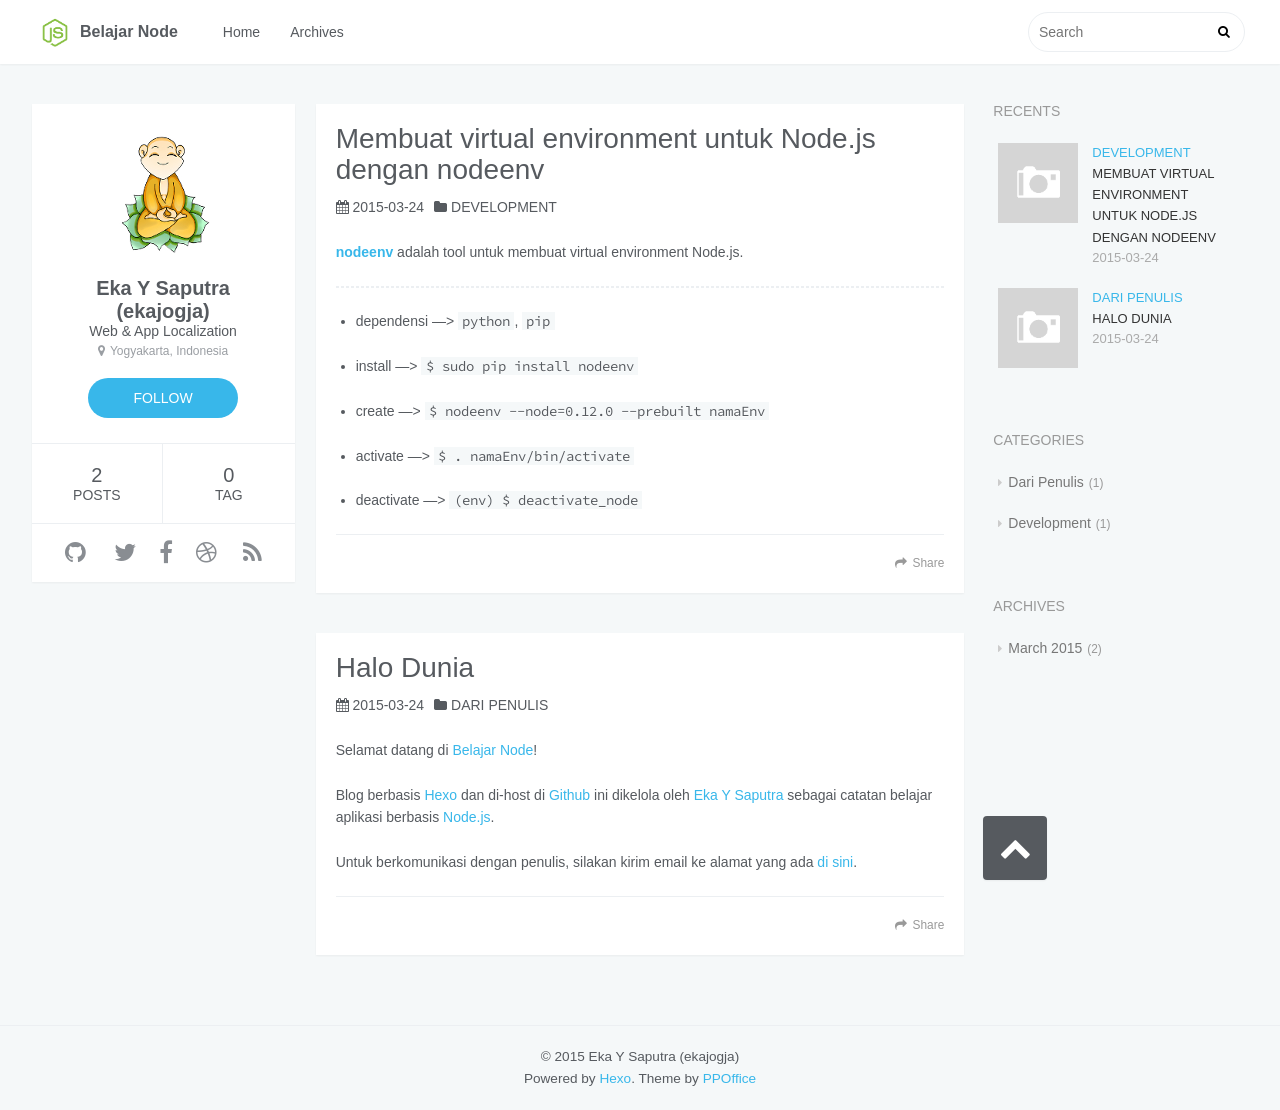
==== commit d97cdf84: "Site updated: 2015-03-24 10:56:47" ====
--- a/index.html
+++ b/index.html
@@ -72,7 +72,7 @@
       <h2 id="name">Eka Y Saputra (ekajogja)</h2>
       <h3 id="title">Web &amp; App Localization</h3>
       <span id="location"><i class="fa fa-map-marker"></i>Yogyakarta, Indonesia</span>
-      <a id="follow" href="undefined">FOLLOW</a>
+      <a id="follow" href="https://github.com/ekajogja/">FOLLOW</a>
   	</div>
     <div class="article-info profile-block">
       <div class="article-info-block">
@@ -153,7 +153,7 @@
       
     </div>
     <footer class="article-footer">
-      <a data-url="http://ekajogja.github.io/2015/03/24/membuat-virtual-environment-untuk-node-js-dengan-nodeenv/" data-id="ci7mpwwmi0003nbmjfvrbcvo5" class="article-share-link">Share</a>
+      <a data-url="http://ekajogja.github.io/2015/03/24/membuat-virtual-environment-untuk-node-js-dengan-nodeenv/" data-id="ci7mrtcx70003oqmjcgcsiayw" class="article-share-link">Share</a>
       
       
     </footer>
@@ -200,7 +200,7 @@
       
     </div>
     <footer class="article-footer">
-      <a data-url="http://ekajogja.github.io/2015/03/24/halo-dunia/" data-id="ci7mpwwm40000nbmjswfjo74d" class="article-share-link">Share</a>
+      <a data-url="http://ekajogja.github.io/2015/03/24/halo-dunia/" data-id="ci7mrtcvq0000oqmj6iikdfdq" class="article-share-link">Share</a>
       
       
     </footer>
--- a/css/style.css
+++ b/css/style.css
@@ -110,25 +110,26 @@
   border: 0;
   padding: 0;
 }
-@font-face {
-  font-family: FontAwesome;
-  font-style: normal;
-  font-weight: normal;
-  src: url("fonts/fontawesome-webfont.eot?v=#4.0.3");
-  src: url("fonts/fontawesome-webfont.eot?#iefix&v=#4.0.3") format("embedded-opentype"), url("fonts/fontawesome-webfont.woff?v=#4.0.3") format("woff"), url("fonts/fontawesome-webfont.ttf?v=#4.0.3") format("truetype"), url("fonts/fontawesome-webfont.svg#fontawesomeregular?v=#4.0.3") format("svg");
-}
 html,
 body,
 #container {
   height: 100%;
 }
 body {
-  background: #eee;
-  font: 14px "Helvetica Neue", Helvetica, Arial, sans-serif;
+  color: #565a5f;
+  background: #f5f8f9;
+  font: 14px "open sans", "Helvetica Neue", "Microsoft Yahei", Helvetica, Arial, sans-serif;
   -webkit-text-size-adjust: 100%;
 }
+a {
+  color: #38b7ea;
+  text-decoration: none;
+}
+a:visited {
+  color: #38b7ea;
+}
 .outer {
-  max-width: 1220px;
+  max-width: 1320px;
   margin: 0 auto;
   padding: 0 20px;
 }
@@ -140,11 +141,16 @@
 .outer:after {
   clear: both;
 }
+@media screen and (max-width: 559px) {
+  .outer {
+    padding: 0;
+  }
+}
 .inner {
   display: inline;
   float: left;
-  width: 98.3333333333333%;
-  margin: 0 0.8333333333333%;
+  width: 98.4615384615385%;
+  margin: 0 0.7692307692308%;
 }
 .left,
 .alignleft {
@@ -157,34 +163,32 @@
 .clear {
   clear: both;
 }
+.logo {
+  background-image: url("images/logo.png");
+  -webkit-background-size: cover;
+  -moz-background-size: cover;
+  background-size: cover;
+}
 #container {
   position: relative;
 }
-.mobile-nav-on {
-  overflow: hidden;
-}
-#wrap {
-  height: 100%;
-  width: 100%;
-  position: absolute;
-  top: 0;
-  left: 0;
-  -webkit-transition: 0.2s ease-out;
-  -moz-transition: 0.2s ease-out;
-  -ms-transition: 0.2s ease-out;
-  transition: 0.2s ease-out;
-  z-index: 1;
-  background: #eee;
-}
-.mobile-nav-on #wrap {
-  left: 280px;
-}
-@media screen and (min-width: 768px) {
+#container > .outer {
+  margin-bottom: 30px;
+}
+@media screen and (min-width: 1200px) {
   #main {
     display: inline;
     float: left;
-    width: 73.3333333333333%;
-    margin: 0 0.8333333333333%;
+    width: 52.3076923076923%;
+    margin: 0 0.7692307692308%;
+  }
+}
+@media screen and (min-width: 800px) and (max-width: 1199px) {
+  #main {
+    display: inline;
+    float: left;
+    width: 67.6923076923077%;
+    margin: 0 0.7692307692308%;
   }
 }
 .article-date,
@@ -193,22 +197,19 @@
 .widget-title {
   text-decoration: none;
   text-transform: uppercase;
-  letter-spacing: 2px;
   color: #999;
-  margin-bottom: 1em;
-  margin-left: 5px;
   line-height: 1em;
-  text-shadow: 0 1px #fff;
-  font-weight: bold;
-}
+}
+#header,
+#profile .inner,
 .article-inner,
-.archive-article-inner {
+#comments,
+.archive-year-wrap,
+.archive-article-inner,
+#toTop {
   background: #fff;
-  -webkit-box-shadow: 1px 2px 3px #ddd;
-  box-shadow: 1px 2px 3px #ddd;
-  border: 1px solid #ddd;
-  -webkit-border-radius: 3px;
-  border-radius: 3px;
+  -webkit-box-shadow: 0 1px 2px rgba(0,0,0,0.05);
+  box-shadow: 0 1px 2px rgba(0,0,0,0.05);
 }
 .article-entry h1,
 .widget h1 {
@@ -237,7 +238,7 @@
 }
 .article-entry hr,
 .widget hr {
-  border: 1px dashed #ddd;
+  border: 1px dashed #eceff2;
 }
 .article-entry strong,
 .widget strong {
@@ -309,51 +310,55 @@
   font-weight: bold;
 }
 #header {
-  height: 300px;
+  background: #fff;
   position: relative;
-  border-bottom: 1px solid #ddd;
-}
-#header:before,
-#header:after {
-  content: "";
-  position: absolute;
-  left: 0;
-  right: 0;
+}
+#header a,
+#header a:visited {
+  white-space: nowrap;
+  -webkit-transition: 0.2s ease;
+  -moz-transition: 0.2s ease;
+  -ms-transition: 0.2s ease;
+  transition: 0.2s ease;
+  color: #565a5f;
+}
+#header a:hover {
+  color: #38b7ea;
+}
+.header-inner #logo,
+#main-nav,
+#sub-nav,
+#search-form-wrap {
   height: 40px;
-}
-#header:before {
-  top: 0;
-  background: -webkit-linear-gradient(rgba(0,0,0,0.2), transparent);
-  background: -moz-linear-gradient(rgba(0,0,0,0.2), transparent);
-  background: -ms-linear-gradient(rgba(0,0,0,0.2), transparent);
-  background: linear-gradient(rgba(0,0,0,0.2), transparent);
-}
-#header:after {
-  bottom: 0;
-  background: -webkit-linear-gradient(transparent, rgba(0,0,0,0.2));
-  background: -moz-linear-gradient(transparent, rgba(0,0,0,0.2));
-  background: -ms-linear-gradient(transparent, rgba(0,0,0,0.2));
-  background: linear-gradient(transparent, rgba(0,0,0,0.2));
-}
-#header-outer {
+  line-height: 40px;
+  padding: 12px 15px;
+}
+.header-inner #logo,
+#main-nav {
+  float: left;
+}
+#sub-nav,
+#search-form-wrap {
+  float: right;
+}
+.header-inner {
   height: 100%;
   position: relative;
 }
-#header-inner {
-  position: relative;
-  overflow: hidden;
-}
-#banner {
-  position: absolute;
-  top: 0;
-  left: 0;
-  width: 100%;
-  height: 100%;
-  background: url("images/banner.jpg") center #000;
-  -webkit-background-size: cover;
-  -moz-background-size: cover;
-  background-size: cover;
-  z-index: -1;
+.header-inner #logo {
+  display: inline-block;
+}
+.header-inner #logo .logo {
+  display: inline-block;
+  width: 40px;
+  height: 40px;
+  margin-right: 5px;
+}
+.header-inner #logo .site-title {
+  font-size: 16px;
+  display: inline-block;
+  vertical-align: top;
+  font-weight: 600;
 }
 #header-title {
   text-align: center;
@@ -363,151 +368,379 @@
   left: 0;
   margin-top: -20px;
 }
-#logo,
-#subtitle {
-  text-decoration: none;
-  color: #fff;
-  font-weight: 300;
-  text-shadow: 0 1px 4px rgba(0,0,0,0.3);
-}
-#logo {
-  font-size: 40px;
-  line-height: 40px;
-  letter-spacing: 2px;
-}
-#subtitle {
-  font-size: 16px;
-  line-height: 16px;
-  letter-spacing: 1px;
-}
-#subtitle-wrap {
-  margin-top: 16px;
-}
-#main-nav {
+.header-sub {
+  border-top: 1px solid #eceff2;
+}
+.header-sub ul {
+  margin: 0 15px;
+}
+.header-sub ul:before,
+.header-sub ul:after {
+  content: "";
+  display: table;
+}
+.header-sub ul:after {
+  clear: both;
+}
+.header-sub ul li {
   float: left;
-  margin-left: -15px;
+  margin: 0 10px;
+}
+.header-sub ul li a {
+  display: inline-block;
+  line-height: 48px;
+}
+.header-sub .main-nav-link {
+  display: inline-block;
+  line-height: 48px;
+}
+@media screen and (min-width: 560px) and (max-width: 799px) {
+  #header-sub {
+    display: none;
+  }
+}
+@media screen and (max-width: 559px) {
+  #header-sub {
+    display: none;
+  }
+}
+@media screen and (min-width: 560px) and (max-width: 799px) {
+  #main-nav {
+    display: none;
+  }
+}
+@media screen and (max-width: 559px) {
+  #main-nav {
+    display: none;
+  }
+}
+@media screen and (min-width: 800px) and (max-width: 1199px) {
+  #main-nav-mobile {
+    display: none;
+  }
+}
+@media screen and (min-width: 1200px) {
+  #main-nav-mobile {
+    display: none;
+  }
 }
 .nav-icon,
 .main-nav-link {
   float: left;
-  color: #fff;
-  opacity: 0.6;
-  text-decoration: none;
-  text-shadow: 0 1px rgba(0,0,0,0.2);
-  -webkit-transition: opacity 0.2s;
-  -moz-transition: opacity 0.2s;
-  -ms-transition: opacity 0.2s;
-  transition: opacity 0.2s;
-  display: block;
-  padding: 20px 15px;
-}
-.nav-icon:hover,
-.main-nav-link:hover {
-  opacity: 1;
+  display: block;
+  padding: 0 15px;
 }
 .nav-icon {
-  font-family: FontAwesome;
   text-align: center;
   font-size: 14px;
   width: 14px;
   height: 14px;
-  padding: 20px 15px;
   position: relative;
   cursor: pointer;
+  height: 40px !important;
+  line-height: 40px !important;
 }
 .main-nav-link {
   font-weight: 300;
-  letter-spacing: 1px;
-}
-@media screen and (max-width: 479px) {
-  .main-nav-link {
+}
+@media screen and (min-width: 1200px) {
+  #sub-nav {
     display: none;
   }
 }
-#main-nav-toggle {
+#sub-nav #profile-nav #profile-anchor {
+  display: block;
+  height: 40px;
+  line-height: 40px;
+}
+#sub-nav #profile-nav #profile-anchor:before,
+#sub-nav #profile-nav #profile-anchor:after {
+  content: "";
+  display: table;
+}
+#sub-nav #profile-nav #profile-anchor:after {
+  clear: both;
+}
+#sub-nav #profile-nav .avatar,
+#sub-nav #profile-nav .fa {
+  float: left;
+}
+#sub-nav #profile-nav .avatar {
+  width: 40px;
+  height: 40px;
+  margin-right: 8px;
+}
+#sub-nav #profile-nav .fa {
+  line-height: 40px;
+}
+@media screen and (max-width: 559px) {
+  #search-form-wrap {
+    display: none;
+  }
+}
+#search-form-wrap .search-form {
+  position: relative;
+}
+#search-form-wrap .search-form .search-form-input {
+  width: 100%;
+  height: 40px;
+  padding: 0 30px 0 10px;
+  line-height: 40px;
+  -webkit-border-radius: 21px;
+  border-radius: 21px;
+}
+#search-form-wrap .search-form .search-form-input::-webkit-search-results-decoration,
+#search-form-wrap .search-form .search-form-input::-webkit-search-cancel-button {
+  -webkit-appearance: none;
+}
+#search-form-wrap .search-form .search-form-submit {
+  top: 50%;
+  right: 15px;
+  border: none;
+  cursor: pointer;
+  margin-top: -7px;
+  background: none;
+  position: absolute;
+  font: 13px font-icon;
+  font-family: 'FontAwesome';
+}
+#search-form-wrap .search-form .search-form-submit:before {
+  content: '\f002';
+}
+#search-form-wrap .search-form .search-form-submit:hover,
+#search-form-wrap .search-form .search-form-submit:focus {
+  color: #777;
+}
+.search-form-input {
+  width: 200px;
+  outline: none;
+  -webkit-appearance: none;
+  -moz-appearance: none;
+  appearance: none;
+  background: none;
+  -webkit-box-shadow: none;
+  box-shadow: none;
+  color: #565a5f;
+  -webkit-transition: 0.2s ease;
+  -moz-transition: 0.2s ease;
+  -ms-transition: 0.2s ease;
+  transition: 0.2s ease;
+  -webkit-box-sizing: border-box;
+  -moz-box-sizing: border-box;
+  box-sizing: border-box;
+  font: 14px "open sans", "Helvetica Neue", "Microsoft Yahei", Helvetica, Arial, sans-serif;
+  border: 1px solid #eceff2;
+}
+.search-form-input:focus {
+  border-color: #38b7ea;
+}
+#main-nav-mobile {
+  overflow-y: hidden;
+  overflow-x: auto;
+}
+#main-nav-mobile .menu {
+  margin: 0;
+  height: 48px;
+}
+#main-nav-mobile .menu:before,
+#main-nav-mobile .menu:after {
+  content: "";
+  display: table;
+}
+#main-nav-mobile .menu:after {
+  clear: both;
+}
+#main-nav-mobile .menu .search-form-input {
   display: none;
-}
-#main-nav-toggle:before {
-  content: "\f0c9";
-}
-@media screen and (max-width: 479px) {
-  #main-nav-toggle {
+  padding: 0 10px;
+  margin-right: 15px;
+  height: 32px;
+  line-height: 32px;
+  -webkit-border-radius: 16px;
+  border-radius: 16px;
+}
+@media screen and (max-width: 559px) {
+  #main-nav-mobile .menu .search-form-input {
     display: block;
   }
 }
-#sub-nav {
-  float: right;
-  margin-right: -15px;
-}
-#nav-rss-link:before {
-  content: "\f09e";
-}
-#nav-search-btn:before {
-  content: "\f002";
-}
-#search-form-wrap {
+#main-nav-mobile .menu .search-form-input::-webkit-search-results-decoration,
+#main-nav-mobile .menu .search-form-input::-webkit-search-cancel-button {
+  -webkit-appearance: none;
+}
+.profile-block {
+  padding: 15px 20px;
+  border-bottom: 1px solid #eceff2;
+}
+.profile-block:last-child {
+  border-bottom: none;
+}
+#profile {
+  display: none;
+}
+@media screen and (min-width: 1200px) {
+  #profile {
+    display: block;
+    display: inline;
+    float: left;
+    width: 21.5384615384615%;
+    margin: 0 0.7692307692308%;
+  }
+}
+#profile .inner {
+  margin-top: 40px;
+  background: #fff;
+}
+#profile .inner .base-info #avatar {
+  display: block;
+  margin: 10px auto 20px;
+  width: 128px;
+  height: 128px;
+}
+#profile .inner .base-info #name,
+#profile .inner .base-info #title,
+#profile .inner .base-info #location {
+  display: block;
+  text-align: center;
+}
+#profile .inner .base-info #name {
+  font-size: 20px;
+  font-weight: 600;
+}
+#profile .inner .base-info #location {
+  font-size: 12px;
+  margin-top: 5px;
+  color: #9a9ea3;
+}
+#profile .inner .base-info #location .fa {
+  margin-right: 5px;
+}
+#profile .inner .base-info #follow {
+  color: #fff;
+  width: 150px;
+  height: 40px;
+  display: block;
+  font-size: 14px;
+  line-height: 40px;
+  text-align: center;
+  margin: 20px auto 10px;
+  background: #38b7ea;
+  -webkit-border-radius: 20px;
+  border-radius: 20px;
+  -webkit-transition: 0.2s ease;
+  -moz-transition: 0.2s ease;
+  -ms-transition: 0.2s ease;
+  transition: 0.2s ease;
+}
+#profile .inner .base-info #follow:hover {
+  background: #49c8fb;
+}
+#profile .inner .article-info {
+  padding: 0px;
+}
+#profile .inner .article-info:before,
+#profile .inner .article-info:after {
+  content: "";
+  display: table;
+}
+#profile .inner .article-info:after {
+  clear: both;
+}
+#profile .inner .article-info .article-info-block {
+  width: 50%;
+  float: left;
+  padding: 20px 15px;
+  text-align: center;
+  -webkit-box-sizing: border-box;
+  -moz-box-sizing: border-box;
+  box-sizing: border-box;
+  font-size: 20px;
+}
+#profile .inner .article-info .article-info-block span {
+  display: block;
+  font-size: 14px;
+  text-transform: uppercase;
+}
+#profile .inner .article-info .article-info-block:first-child {
+  border-right: 1px solid #eceff2;
+}
+#profile .inner .contact-info .contact-list {
+  width: 100%;
+}
+#profile .inner .contact-info .contact-list td {
+  text-align: center;
+  font-size: 24px;
+}
+#profile .inner .contact-info .contact-list td a {
+  position: relative;
+  -webkit-transition: 0.2s ease;
+  -moz-transition: 0.2s ease;
+  -ms-transition: 0.2s ease;
+  transition: 0.2s ease;
+  color: #898d92;
+}
+#profile .inner .contact-info .contact-list td a:hover {
+  color: #565a5f;
+}
+#profile .inner .contact-info .contact-list td a:hover:after {
+  right: -50%;
+  top: -41px;
+  color: #fff;
+  background: #333;
+  font-size: 14px;
+  content: attr(title);
+  display: block;
+  padding: 5px 15px;
   position: absolute;
-  top: 15px;
-  width: 150px;
-  height: 30px;
-  right: -150px;
-  opacity: 0;
-  -webkit-transition: 0.2s ease-out;
-  -moz-transition: 0.2s ease-out;
-  -ms-transition: 0.2s ease-out;
-  transition: 0.2s ease-out;
-}
-#search-form-wrap.on {
-  opacity: 1;
-  right: 0;
-}
-@media screen and (max-width: 479px) {
-  #search-form-wrap {
-    width: 100%;
-    right: -100%;
-  }
-}
-.search-form {
+  white-space: nowrap;
+  -webkit-border-radius: 2px;
+  border-radius: 2px;
+  text-transform: uppercase;
+  -webkit-box-shadow: 0 0 2px rgba(0,0,0,0.2);
+  box-shadow: 0 0 2px rgba(0,0,0,0.2);
+  z-index: 1;
+}
+#profile .inner .contact-info .contact-list td a:hover:before {
+  top: -12px;
+  right: 8px;
+  border: solid;
+  border-color: #333 transparent;
+  border-width: 5px 5px 0 5px;
+  content: "";
+  display: block;
   position: absolute;
-  top: 0;
-  left: 0;
-  right: 0;
-  background: #fff;
-  padding: 5px 15px;
-  -webkit-border-radius: 15px;
-  border-radius: 15px;
-  -webkit-box-shadow: 0 0 10px rgba(0,0,0,0.3);
-  box-shadow: 0 0 10px rgba(0,0,0,0.3);
-}
-.search-form-input {
-  border: none;
-  background: none;
-  color: #555;
-  width: 100%;
-  font: 13px "Helvetica Neue", Helvetica, Arial, sans-serif;
-  outline: none;
-}
-.search-form-input::-webkit-search-results-decoration,
-.search-form-input::-webkit-search-cancel-button {
-  -webkit-appearance: none;
-}
-.search-form-submit {
+  z-index: 2;
+}
+#profile.card {
+  top: 50px;
+  right: 20px;
+  z-index: 999;
+  display: block;
+  min-width: 280px;
   position: absolute;
-  top: 50%;
+}
+#profile.card .profile-inner {
+  position: relative;
+  -webkit-box-shadow: 0 2px 5px rgba(0,0,0,0.2);
+  box-shadow: 0 2px 5px rgba(0,0,0,0.2);
+}
+#profile.card .profile-inner:before,
+#profile.card .profile-inner:after {
+  z-index: 1;
+  content: '';
+  top: -20px;
   right: 10px;
-  margin-top: -7px;
-  font: 13px FontAwesome;
-  border: none;
-  background: none;
-  color: #bbb;
-  cursor: pointer;
-}
-.search-form-submit:hover,
-.search-form-submit:focus {
-  color: #777;
+  position: absolute;
+  border-width: 10px;
+  border-style: solid;
+  border-color: transparent transparent #fff transparent;
+}
+#profile.card .profile-inner:after {
+  z-index: 0;
+  border-color: transparent transparent #dbdee1 transparent;
 }
 .article {
-  margin: 50px 0;
+  margin: 40px 0;
 }
 .article-inner {
   overflow: hidden;
@@ -520,41 +753,56 @@
 .article-meta:after {
   clear: both;
 }
+.article-meta > div {
+  margin-bottom: 5px;
+}
+.article-meta .article-date,
+.article-meta .article-category {
+  margin-right: 10px;
+  color: #565a5f;
+}
+.article-meta a {
+  color: #565a5f;
+}
+.article-meta a:hover {
+  color: #38b7ea;
+}
 .article-date {
   float: left;
 }
 .article-category {
   float: left;
   line-height: 1em;
-  color: #ccc;
-  text-shadow: 0 1px #fff;
-  margin-left: 8px;
-}
-.article-category:before {
-  content: "\2022";
-}
-.article-category-link {
-  margin: 0 12px 1em;
+  color: #565a5f;
+}
+.article-category .fa-angle-right {
+  margin: 0 5px;
 }
 .article-header {
   padding: 20px 20px 0;
+}
+.article-header .article-title {
+  display: block;
+  margin-bottom: 14px;
 }
 .article-title {
   text-decoration: none;
   font-size: 2em;
-  font-weight: bold;
-  color: #555;
+  color: #565a5f;
   line-height: 1.1em;
   -webkit-transition: color 0.2s;
   -moz-transition: color 0.2s;
   -ms-transition: color 0.2s;
   transition: color 0.2s;
 }
+a.article-title:visited {
+  color: #565a5f;
+}
 a.article-title:hover {
-  color: #258fb8;
+  color: #38b7ea;
 }
 .article-entry {
-  color: #555;
+  color: #565a5f;
   padding: 0 20px;
 }
 .article-entry:before,
@@ -588,7 +836,7 @@
   margin: 1.1em 0;
 }
 .article-entry a {
-  color: #258fb8;
+  color: #38b7ea;
   text-decoration: none;
 }
 .article-entry a:hover {
@@ -617,11 +865,11 @@
 }
 .article-entry th {
   font-weight: bold;
-  border-bottom: 3px solid #ddd;
+  border-bottom: 3px solid #eceff2;
   padding-bottom: 0.5em;
 }
 .article-entry td {
-  border-bottom: 1px solid #ddd;
+  border-bottom: 1px solid #eceff2;
   padding: 10px 0;
 }
 .article-entry blockquote {
@@ -633,7 +881,7 @@
 .article-entry blockquote footer {
   font-size: 14px;
   margin: 1.6em 0;
-  font-family: "Helvetica Neue", Helvetica, Arial, sans-serif;
+  font-family: "open sans", "Helvetica Neue", "Microsoft Yahei", Helvetica, Arial, sans-serif;
 }
 .article-entry blockquote footer cite:before {
   content: "—";
@@ -682,21 +930,21 @@
   padding: 6px 15px;
   -webkit-border-radius: 15px;
   border-radius: 15px;
-  background: #eee;
+  background: #f5f8f9;
   color: #999;
   text-shadow: 0 1px #fff;
   text-decoration: none;
 }
 .article-more-link a:hover {
-  background: #258fb8;
+  background: #38b7ea;
   color: #fff;
   text-decoration: none;
-  text-shadow: 0 1px #1e7293;
+  text-shadow: 0 1px #169cd2;
 }
 .article-footer {
   font-size: 0.85em;
   line-height: 1.6em;
-  border-top: 1px solid #ddd;
+  border-top: 1px solid #eceff2;
   padding-top: 1.6em;
   margin: 0 20px 20px;
 }
@@ -713,7 +961,7 @@
   text-decoration: none;
 }
 .article-footer a:hover {
-  color: #555;
+  color: #565a5f;
 }
 .article-tag-list-item {
   float: left;
@@ -751,9 +999,9 @@
 #article-nav:after {
   clear: both;
 }
-@media screen and (min-width: 768px) {
+@media screen and (min-width: 1200px) {
   #article-nav {
-    margin: 50px 0;
+    margin: 40px 0;
   }
   #article-nav:before {
     width: 8px;
@@ -766,39 +1014,36 @@
     content: "";
     -webkit-border-radius: 50%;
     border-radius: 50%;
-    background: #ddd;
-    -webkit-box-shadow: 0 1px 2px #fff;
-    box-shadow: 0 1px 2px #fff;
+    background: #787c81;
   }
 }
 .article-nav-link-wrap {
   text-decoration: none;
-  text-shadow: 0 1px #fff;
   color: #999;
   -webkit-box-sizing: border-box;
   -moz-box-sizing: border-box;
   box-sizing: border-box;
-  margin-top: 50px;
+  margin-top: 40px;
   text-align: center;
   display: block;
 }
 .article-nav-link-wrap:hover {
-  color: #555;
-}
-@media screen and (min-width: 768px) {
+  color: #565a5f;
+}
+@media screen and (min-width: 1200px) {
   .article-nav-link-wrap {
     width: 50%;
     margin-top: 0;
   }
 }
-@media screen and (min-width: 768px) {
+@media screen and (min-width: 1200px) {
   #article-nav-newer {
     float: left;
     text-align: right;
     padding-right: 20px;
   }
 }
-@media screen and (min-width: 768px) {
+@media screen and (min-width: 1200px) {
   #article-nav-older {
     float: right;
     text-align: left;
@@ -806,11 +1051,11 @@
   }
 }
 .article-nav-caption {
-  text-transform: uppercase;
   letter-spacing: 2px;
-  color: #ddd;
   line-height: 1em;
   font-weight: bold;
+  color: #565a5f;
+  text-transform: uppercase;
 }
 #article-nav-newer .article-nav-caption {
   margin-right: -2px;
@@ -824,8 +1069,8 @@
   position: absolute;
   display: none;
   background: #fff;
-  -webkit-box-shadow: 1px 2px 10px rgba(0,0,0,0.2);
-  box-shadow: 1px 2px 10px rgba(0,0,0,0.2);
+  -webkit-box-shadow: 0px 2px 2px rgba(0,0,0,0.1);
+  box-shadow: 0px 2px 2px rgba(0,0,0,0.1);
   -webkit-border-radius: 3px;
   border-radius: 3px;
   margin-left: -145px;
@@ -841,18 +1086,18 @@
   -webkit-box-sizing: border-box;
   -moz-box-sizing: border-box;
   box-sizing: border-box;
-  font: 14px "Helvetica Neue", Helvetica, Arial, sans-serif;
+  font: 14px "open sans", "Helvetica Neue", "Microsoft Yahei", Helvetica, Arial, sans-serif;
   padding: 0 15px;
-  color: #555;
+  color: #565a5f;
   outline: none;
-  border: 1px solid #ddd;
+  border: 1px solid #eceff2;
   -webkit-border-radius: 3px 3px 0 0;
   border-radius: 3px 3px 0 0;
   height: 36px;
   line-height: 36px;
 }
 .article-share-links {
-  background: #eee;
+  background: #f5f8f9;
 }
 .article-share-links:before,
 .article-share-links:after {
@@ -879,7 +1124,6 @@
 .article-share-pinterest:before,
 .article-share-google:before {
   font-size: 20px;
-  font-family: FontAwesome;
   width: 20px;
   height: 20px;
   position: absolute;
@@ -895,30 +1139,18 @@
 .article-share-google:hover {
   color: #fff;
 }
-.article-share-twitter:before {
-  content: "\f099";
-}
 .article-share-twitter:hover {
   background: #00aced;
   text-shadow: 0 1px #008abe;
 }
-.article-share-facebook:before {
-  content: "\f09a";
-}
 .article-share-facebook:hover {
   background: #3b5998;
   text-shadow: 0 1px #2f477a;
 }
-.article-share-pinterest:before {
-  content: "\f0d2";
-}
 .article-share-pinterest:hover {
   background: #cb2027;
   text-shadow: 0 1px #a21a1f;
 }
-.article-share-google:before {
-  content: "\f0d5";
-}
 .article-share-google:hover {
   background: #dd4b39;
   text-shadow: 0 1px #be3221;
@@ -948,20 +1180,14 @@
   margin: 0 auto;
 }
 #comments {
-  background: #fff;
-  -webkit-box-shadow: 1px 2px 3px #ddd;
-  box-shadow: 1px 2px 3px #ddd;
   padding: 20px;
-  border: 1px solid #ddd;
-  -webkit-border-radius: 3px;
-  border-radius: 3px;
-  margin: 50px 0;
+  margin: 40px 0;
 }
 #comments a {
-  color: #258fb8;
+  color: #38b7ea;
 }
 .archives-wrap {
-  margin: 50px 0;
+  margin: 40px 0;
 }
 .archives:before,
 .archives:after {
@@ -971,27 +1197,26 @@
 .archives:after {
   clear: both;
 }
+.archives .article:first-child {
+  margin: 20px 0;
+}
 .archive-year-wrap {
-  margin-bottom: 1em;
-}
-.archives {
-  -webkit-column-gap: 10px;
-  -moz-column-gap: 10px;
-  column-gap: 10px;
-}
-@media screen and (min-width: 480px) and (max-width: 767px) {
-  .archives {
-    -webkit-column-count: 2;
-    -moz-column-count: 2;
-    column-count: 2;
-  }
-}
-@media screen and (min-width: 768px) {
-  .archives {
-    -webkit-column-count: 3;
-    -moz-column-count: 3;
-    column-count: 3;
-  }
+  padding: 10px 20px;
+  margin: 40px 0 -20px 0;
+}
+@media screen and (max-width: 559px) {
+  .archive-year-wrap {
+    margin: 20px 0 -20px 0;
+  }
+}
+.archive-year-wrap .fa {
+  margin-right: 3px;
+}
+.archive-year-wrap .archive-year {
+  color: #565a5f;
+}
+.archive-year-wrap .archive-year:hover {
+  color: #38b7ea;
 }
 .archive-article {
   -webkit-column-break-inside: avoid;
@@ -1006,7 +1231,7 @@
 .archive-article-title {
   text-decoration: none;
   font-weight: bold;
-  color: #555;
+  color: #565a5f;
   -webkit-transition: color 0.2s;
   -moz-transition: color 0.2s;
   -ms-transition: color 0.2s;
@@ -1014,7 +1239,7 @@
   line-height: 1.6em;
 }
 .archive-article-title:hover {
-  color: #258fb8;
+  color: #38b7ea;
 }
 .archive-article-footer {
   margin-top: 1em;
@@ -1028,13 +1253,7 @@
   display: block;
 }
 #page-nav {
-  margin: 50px auto;
-  background: #fff;
-  -webkit-box-shadow: 1px 2px 3px #ddd;
-  box-shadow: 1px 2px 3px #ddd;
-  border: 1px solid #ddd;
-  -webkit-border-radius: 3px;
-  border-radius: 3px;
+  margin: 40px auto;
   text-align: center;
   color: #999;
   overflow: hidden;
@@ -1049,47 +1268,49 @@
 }
 #page-nav a,
 #page-nav span {
-  padding: 10px 20px;
-  line-height: 1;
-  height: 2ex;
+  height: 32px;
+  padding: 0 10px;
+  line-height: 32px;
+  text-align: center;
+  display: inline-block;
+  -webkit-border-radius: 2px;
+  border-radius: 2px;
 }
 #page-nav a {
   color: #999;
   text-decoration: none;
 }
 #page-nav a:hover {
-  background: #999;
   color: #fff;
-}
-#page-nav .prev {
-  float: left;
-}
-#page-nav .next {
-  float: right;
+  background: #38b7ea;
 }
 #page-nav .page-number {
   display: inline-block;
 }
-@media screen and (max-width: 479px) {
+@media screen and (max-width: 559px) {
   #page-nav .page-number {
     display: none;
   }
 }
 #page-nav .current {
-  color: #555;
+  color: #565a5f;
   font-weight: bold;
 }
 #page-nav .space {
-  color: #ddd;
+  color: #eceff2;
 }
 #footer {
-  background: #262a30;
-  padding: 50px 0;
-  border-top: 1px solid #ddd;
-  color: #999;
+  padding: 20px 0;
+  border-top: 1px solid #eceff2;
+  color: #565a5f;
+  font-size: 16px;
+  text-align: center;
+}
+#footer .outer {
+  margin-bottom: 0;
 }
 #footer a {
-  color: #258fb8;
+  color: #38b7ea;
   text-decoration: none;
 }
 #footer a:hover {
@@ -1101,11 +1322,11 @@
 }
 .article-entry pre,
 .article-entry .highlight {
-  background: #2d2d2d;
+  background: #34383d;
   margin: 0 -20px;
   padding: 15px 20px;
   border-style: solid;
-  border-color: #ddd;
+  border-color: #eceff2;
   border-width: 1px 0;
   overflow: auto;
   color: #ccc;
@@ -1121,7 +1342,7 @@
   font-family: "Source Code Pro", Consolas, Monaco, Menlo, Consolas, monospace;
 }
 .article-entry code {
-  background: #eee;
+  background: #f5f8f9;
   text-shadow: 0 1px #fff;
   padding: 0 0.3em;
 }
@@ -1170,9 +1391,9 @@
 .article-entry .gist {
   margin: 0 -20px;
   border-style: solid;
-  border-color: #ddd;
+  border-color: #eceff2;
   border-width: 1px 0;
-  background: #2d2d2d;
+  background: #34383d;
   padding: 15px 20px 15px 0;
 }
 .article-entry .gist .gist-file {
@@ -1198,16 +1419,16 @@
   border: none;
 }
 .article-entry .gist .gist-file .gist-meta {
-  background: #2d2d2d;
+  background: #34383d;
   color: #999;
-  font: 0.85em "Helvetica Neue", Helvetica, Arial, sans-serif;
+  font: 0.85em "open sans", "Helvetica Neue", "Microsoft Yahei", Helvetica, Arial, sans-serif;
   text-shadow: 0 0;
   padding: 0;
   margin-top: 1em;
   margin-left: 20px;
 }
 .article-entry .gist .gist-file .gist-meta a {
-  color: #258fb8;
+  color: #38b7ea;
   font-weight: normal;
 }
 .article-entry .gist .gist-file .gist-meta a:hover {
@@ -1269,7 +1490,7 @@
 pre .javascript .function {
   color: #c9c;
 }
-@media screen and (max-width: 479px) {
+@media screen and (min-width: 560px) and (max-width: 799px) {
   #mobile-nav {
     position: absolute;
     top: 0;
@@ -1280,7 +1501,7 @@
     border-right: 1px solid #fff;
   }
 }
-@media screen and (max-width: 479px) {
+@media screen and (min-width: 560px) and (max-width: 799px) {
   .mobile-nav-link {
     display: block;
     color: #999;
@@ -1292,34 +1513,86 @@
     color: #fff;
   }
 }
-@media screen and (min-width: 768px) {
+@media screen and (min-width: 1200px) {
   #sidebar {
     display: inline;
     float: left;
-    width: 23.3333333333333%;
-    margin: 0 0.8333333333333%;
-  }
+    width: 21.5384615384615%;
+    margin: 0 0.7692307692308%;
+  }
+}
+@media screen and (min-width: 800px) and (max-width: 1199px) {
+  #sidebar {
+    display: inline;
+    float: left;
+    width: 29.230769230769198%;
+    margin: 0 0.7692307692308%;
+  }
+}
+.widget {
+  line-height: 1.6em;
+  word-wrap: break-word;
+  font-size: 0.9em;
+}
+.widget ul,
+.widget ol {
+  list-style: none;
+  margin: 0;
+}
+.widget ul ul,
+.widget ol ul,
+.widget ul ol,
+.widget ol ol {
+  margin: 0 20px;
+}
+.widget ul ul,
+.widget ol ul {
+  list-style: disc;
+}
+.widget ul ol,
+.widget ol ol {
+  list-style: decimal;
+}
+.category-list-count,
+.tag-list-count,
+.archive-list-count {
+  padding-left: 5px;
+  color: #999;
+  font-size: 0.85em;
+}
+.category-list-count:before,
+.tag-list-count:before,
+.archive-list-count:before {
+  content: "(";
+}
+.category-list-count:after,
+.tag-list-count:after,
+.archive-list-count:after {
+  content: ")";
+}
+.tagcloud a {
+  margin-right: 5px;
 }
 .widget-wrap {
-  margin: 50px 0;
+  margin: 40px 10px;
+}
+@media screen and (max-width: 559px) {
+  .widget-wrap {
+    margin: 40px 20px;
+  }
+}
+.widget-title {
+  margin-bottom: 0;
 }
 .widget {
+  padding: 15px 5px;
+}
+.widget a {
   color: #777;
-  text-shadow: 0 1px #fff;
-  background: #ddd;
-  -webkit-box-shadow: 0 -1px 4px #ccc inset;
-  box-shadow: 0 -1px 4px #ccc inset;
-  border: 1px solid #ccc;
-  padding: 15px;
-  -webkit-border-radius: 3px;
-  border-radius: 3px;
-}
-.widget a {
-  color: #258fb8;
   text-decoration: none;
 }
 .widget a:hover {
-  text-decoration: underline;
+  color: #333;
 }
 .widget ul ul,
 .widget ol ul,
@@ -1333,47 +1606,168 @@
   margin-left: 15px;
   list-style: disc;
 }
-.widget {
-  line-height: 1.6em;
-  word-wrap: break-word;
-  font-size: 0.9em;
-}
 .widget ul,
 .widget ol {
   list-style: none;
-  margin: 0;
+}
+.widget ul li,
+.widget ol li {
+  padding: 10px 0;
+  font-size: 14px;
+  border-bottom: 1px solid border-color;
+}
+.widget ul li a,
+.widget ol li a {
+  color: #777;
 }
 .widget ul ul,
 .widget ol ul,
 .widget ul ol,
 .widget ol ol {
-  margin: 0 20px;
-}
-.widget ul ul,
-.widget ol ul {
-  list-style: disc;
-}
-.widget ul ol,
-.widget ol ol {
-  list-style: decimal;
-}
-.category-list-count,
-.tag-list-count,
-.archive-list-count {
-  padding-left: 5px;
-  color: #999;
-  font-size: 0.85em;
-}
-.category-list-count:before,
-.tag-list-count:before,
-.archive-list-count:before {
-  content: "(";
-}
-.category-list-count:after,
-.tag-list-count:after,
-.archive-list-count:after {
-  content: ")";
-}
-.tagcloud a {
+  list-style: none;
+}
+.widget ul ul li,
+.widget ol ul li,
+.widget ul ol li,
+.widget ol ol li {
+  border: none;
+}
+.widget ul ul li:last-child,
+.widget ol ul li:last-child,
+.widget ul ol li:last-child,
+.widget ol ol li:last-child {
+  padding-bottom: 0px;
+}
+.widget ul:not(#recent-post) li a:before,
+.widget ol:not(#recent-post) li a:before {
+  color: #ccc;
+  content: "\f0da";
+  font-size: 12px;
+  margin-right: 6px;
+  font-family: FontAwesome;
+  -webkit-transition: 0.2s ease;
+  -moz-transition: 0.2s ease;
+  -ms-transition: 0.2s ease;
+  transition: 0.2s ease;
+}
+.widget ul:not(#recent-post) li a:hover:before,
+.widget ol:not(#recent-post) li a:hover:before {
+  color: #333;
+}
+#toTop {
+  cursor: pointer;
+  text-align: center;
+  width: 64px;
+  height: 64px;
+  color: #fff;
+  font-size: 32px;
+  line-height: 64px;
+  background: #565a5f;
+  -webkit-border-radius: 4px;
+  border-radius: 4px;
+}
+@media screen and (min-width: 560px) and (max-width: 799px) {
+  #toTop {
+    width: 54px;
+    height: 54px;
+    font-size: 28px;
+    line-height: 54px;
+  }
+}
+@media screen and (max-width: 559px) {
+  #toTop {
+    width: 54px;
+    height: 54px;
+    font-size: 28px;
+    line-height: 54px;
+  }
+}
+#toTop.fix {
+  bottom: 20px;
+  position: fixed;
+}
+#recent-post li {
+  padding: 10px 0 10px 94px;
+}
+#recent-post li:before,
+#recent-post li:after {
+  content: "";
+  display: table;
+}
+#recent-post li:after {
+  clear: both;
+}
+#recent-post li .item-thumbnail {
+  opacity: 1;
+  float: left;
+  margin-left: -94px;
+  -webkit-transition: all 0.2s ease;
+  -moz-transition: all 0.2s ease;
+  -ms-transition: all 0.2s ease;
+  transition: all 0.2s ease;
+}
+#recent-post li .item-thumbnail .thumbnail {
+  width: 80px;
+  height: 80px;
+  display: block;
+  position: relative;
+  overflow: hidden;
+}
+#recent-post li .item-thumbnail .thumbnail span {
+  width: 100%;
+  height: 100%;
+  display: block;
+}
+#recent-post li .item-thumbnail .thumbnail .thumbnail-image {
+  position: absolute;
+  -webkit-background-size: cover;
+  -moz-background-size: cover;
+  background-size: cover;
+  background-position: center;
+}
+#recent-post li .item-thumbnail .thumbnail .thumbnail-none {
+  background-image: url("images/thumb-default-small.png");
+  -webkit-background-size: 100% 100%;
+  -moz-background-size: 100% 100%;
+  background-size: 100% 100%;
+}
+#recent-post li .item-inner a,
+#recent-post li .item-inner .item-category {
+  font-size: 13px;
+  text-transform: uppercase;
+}
+#recent-post li .item-inner a a,
+#recent-post li .item-inner .item-category a {
+  color: #38b7ea;
+}
+#recent-post li .item-inner a a:hover,
+#recent-post li .item-inner .item-category a:hover {
+  color: #333;
+}
+#recent-post li .item-inner a a,
+#recent-post li .item-inner .item-category a,
+#recent-post li .item-inner a .fa,
+#recent-post li .item-inner .item-category .fa {
   margin-right: 5px;
 }
+#recent-post li .item-inner .item-title {
+  font-size: 15px;
+}
+#recent-post li .item-inner .item-title a {
+  color: #333;
+  -webkit-transition: all 0.2s ease;
+  -moz-transition: all 0.2s ease;
+  -ms-transition: all 0.2s ease;
+  transition: all 0.2s ease;
+}
+#recent-post li .item-inner .item-date {
+  color: #aaa;
+  font-size: 13px;
+  text-transform: uppercase;
+}
+#recent-post li:hover .item-thumbnail {
+  opacity: 0.8;
+}
+#recent-post li:hover .item-title a {
+  color: #38b7ea;
+}
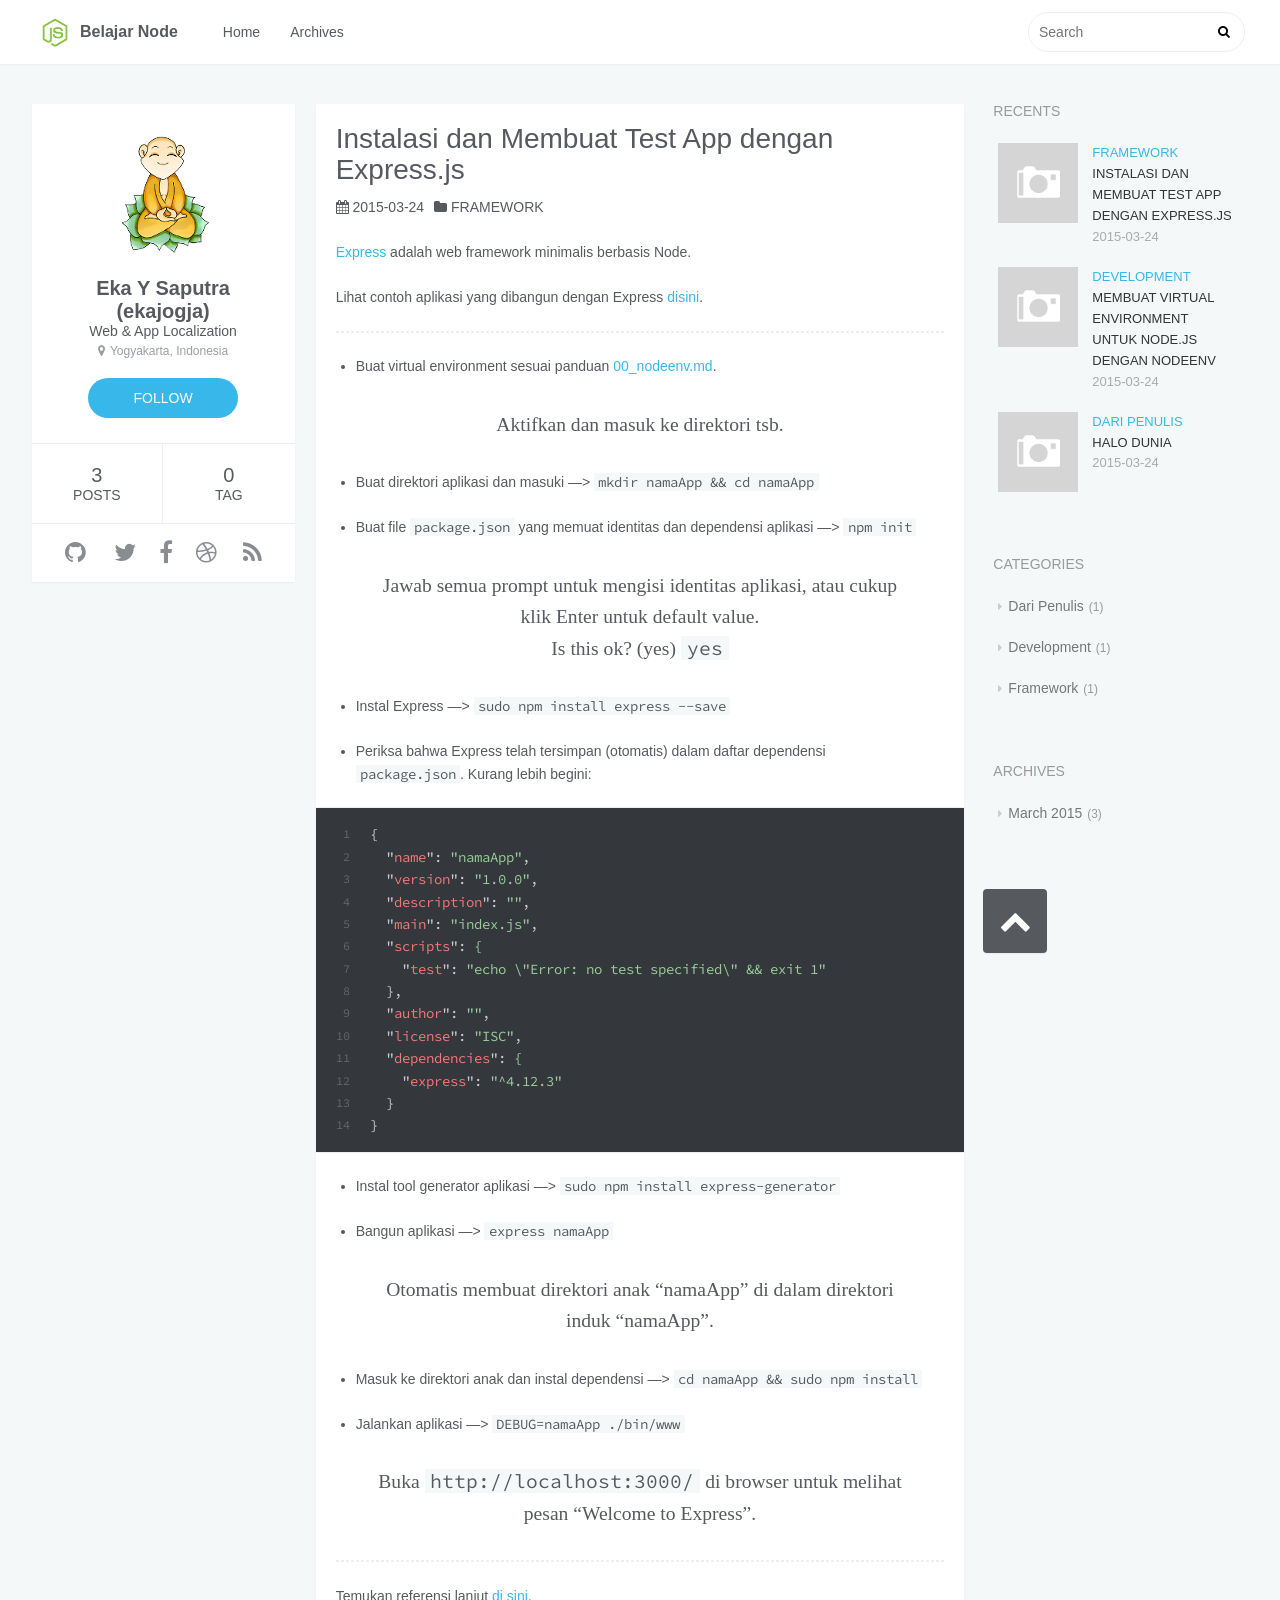
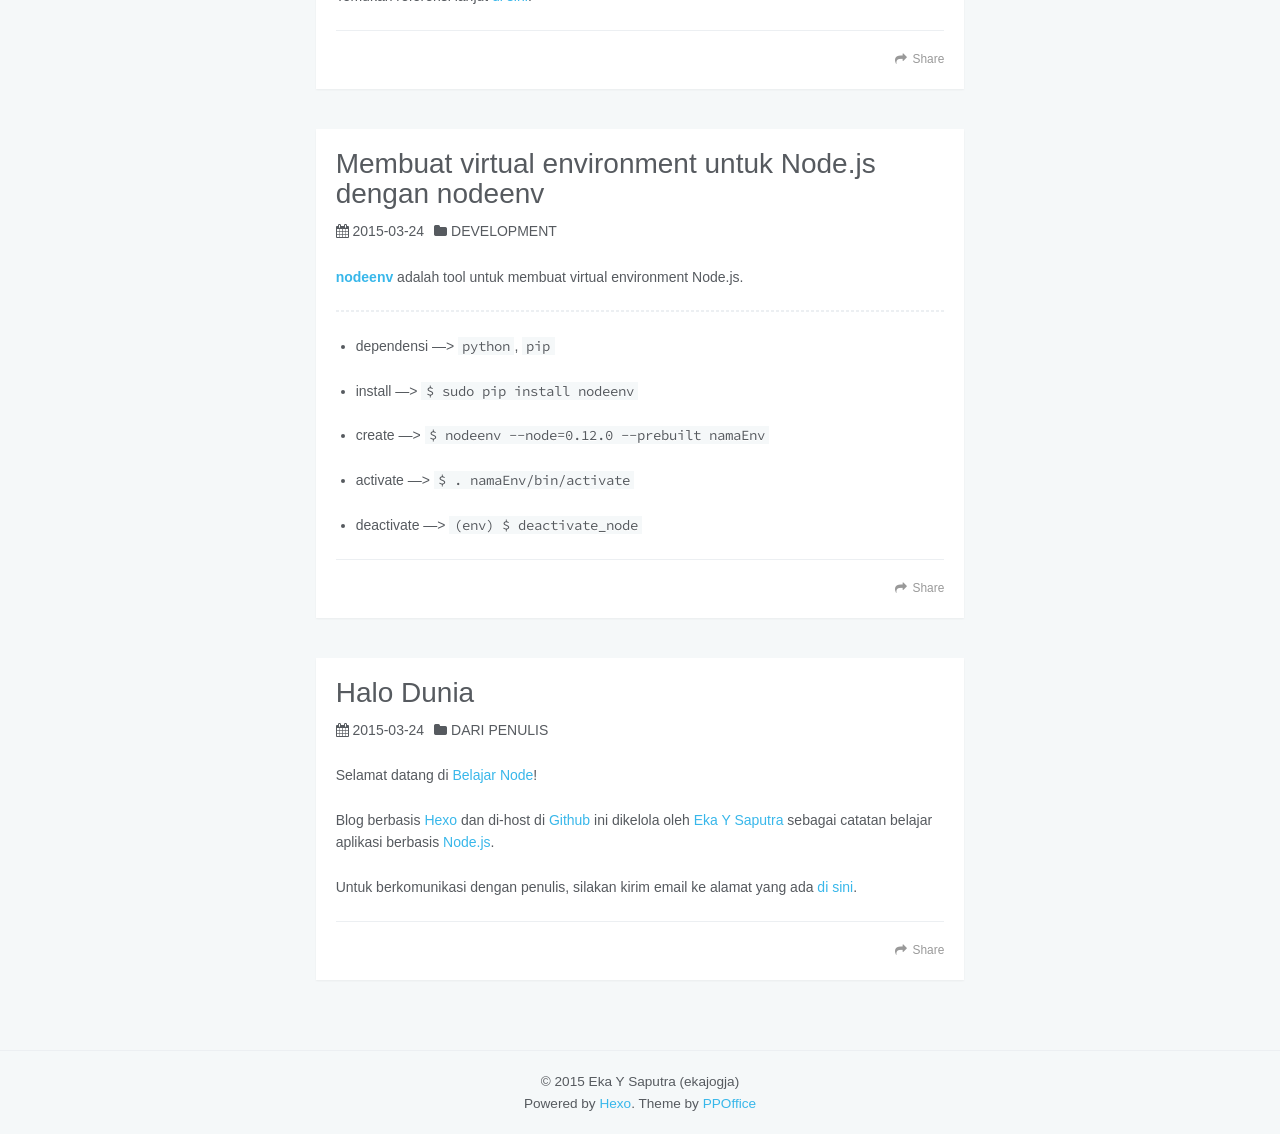
==== commit f3bad1ec: "Site updated: 2015-03-24 14:44:26" ====
--- a/index.html
+++ b/index.html
@@ -76,7 +76,7 @@
   	</div>
     <div class="article-info profile-block">
       <div class="article-info-block">
-        2
+        3
         <span>posts</span>
       </div>
       <div class="article-info-block">
@@ -104,6 +104,90 @@
   </div>
 </aside>
       <section id="main">
+  
+    <article id="post-Instalasi-dan-Membuat-Test-App-dengan-Express-js" class="article article-type-post" itemscope itemprop="blogPost">
+  <div class="article-inner">
+    
+    
+      <header class="article-header">
+        
+  
+    <h1 itemprop="name">
+      <a class="article-title" href="/2015/03/24/Instalasi-dan-Membuat-Test-App-dengan-Express-js/">Instalasi dan Membuat Test App dengan Express.js</a>
+    </h1>
+  
+
+        <div class="article-meta">
+          <div class="article-date">
+  <i class="fa fa-calendar"></i>
+  <a href="/2015/03/24/Instalasi-dan-Membuat-Test-App-dengan-Express-js/">
+    <time datetime="2015-03-24T07:43:20.000Z" itemprop="datePublished">2015-03-24</time>
+  </a>
+</div>
+          
+  <div class="article-category">
+  	<i class="fa fa-folder"></i>
+    <a class="article-category-link" href="/categories/Framework/">Framework</a>
+  </div>
+
+        </div>
+      </header>
+    
+    <div class="article-entry" itemprop="articleBody">
+      
+        <p><a href="http://expressjs.com/" target="_blank" rel="external">Express</a> adalah web framework minimalis berbasis Node.</p>
+<p>Lihat contoh aplikasi yang dibangun dengan Express <a href="http://expressjs.com/resources/applications.html" target="_blank" rel="external">disini</a>.</p>
+<hr>
+<ul>
+<li><p>Buat virtual environment sesuai panduan <a href="https://github.com/ekajogja/belajarNode/blob/master/00_nodeenv.md" target="_blank" rel="external">00_nodeenv.md</a>.</p>
+<blockquote>
+<p>Aktifkan dan masuk ke direktori tsb.</p>
+</blockquote>
+</li>
+<li><p>Buat direktori aplikasi dan masuki —&gt; <code>mkdir namaApp &amp;&amp; cd namaApp</code></p>
+</li>
+<li><p>Buat file <code>package.json</code> yang memuat identitas dan dependensi aplikasi —&gt; <code>npm init</code></p>
+<blockquote>
+<p>Jawab semua prompt untuk mengisi identitas aplikasi, atau cukup klik Enter untuk default value.<br>Is this ok? (yes) <code>yes</code></p>
+</blockquote>
+</li>
+<li><p>Instal Express —&gt; <code>sudo npm install express --save</code></p>
+</li>
+<li><p>Periksa bahwa Express telah tersimpan (otomatis) dalam daftar dependensi <code>package.json</code>. Kurang lebih begini:</p>
+</li>
+</ul>
+<figure class="highlight json"><table><tr><td class="gutter"><pre><span class="line">1</span><br><span class="line">2</span><br><span class="line">3</span><br><span class="line">4</span><br><span class="line">5</span><br><span class="line">6</span><br><span class="line">7</span><br><span class="line">8</span><br><span class="line">9</span><br><span class="line">10</span><br><span class="line">11</span><br><span class="line">12</span><br><span class="line">13</span><br><span class="line">14</span><br></pre></td><td class="code"><pre><span class="line">&#123;</span><br><span class="line">  "<span class="attribute">name</span>": <span class="value"><span class="string">"namaApp"</span></span>,</span><br><span class="line">  "<span class="attribute">version</span>": <span class="value"><span class="string">"1.0.0"</span></span>,</span><br><span class="line">  "<span class="attribute">description</span>": <span class="value"><span class="string">""</span></span>,</span><br><span class="line">  "<span class="attribute">main</span>": <span class="value"><span class="string">"index.js"</span></span>,</span><br><span class="line">  "<span class="attribute">scripts</span>": <span class="value">&#123;</span><br><span class="line">    "<span class="attribute">test</span>": <span class="value"><span class="string">"echo \"Error: no test specified\" &amp;&amp; exit 1"</span></span><br><span class="line">  </span>&#125;</span>,</span><br><span class="line">  "<span class="attribute">author</span>": <span class="value"><span class="string">""</span></span>,</span><br><span class="line">  "<span class="attribute">license</span>": <span class="value"><span class="string">"ISC"</span></span>,</span><br><span class="line">  "<span class="attribute">dependencies</span>": <span class="value">&#123;</span><br><span class="line">    "<span class="attribute">express</span>": <span class="value"><span class="string">"^4.12.3"</span></span><br><span class="line">  </span>&#125;</span><br><span class="line"></span>&#125;</span><br></pre></td></tr></table></figure>
+<ul>
+<li><p>Instal tool generator aplikasi —&gt; <code>sudo npm install express-generator</code></p>
+</li>
+<li><p>Bangun aplikasi —&gt; <code>express namaApp</code></p>
+<blockquote>
+<p>Otomatis membuat direktori anak “namaApp” di dalam direktori induk “namaApp”.</p>
+</blockquote>
+</li>
+<li><p>Masuk ke direktori anak dan instal dependensi —&gt; <code>cd namaApp &amp;&amp; sudo npm install</code></p>
+</li>
+<li><p>Jalankan aplikasi —&gt; <code>DEBUG=namaApp ./bin/www</code></p>
+<blockquote>
+<p>Buka <code>http://localhost:3000/</code> di browser untuk melihat pesan “Welcome to Express”.</p>
+</blockquote>
+</li>
+</ul>
+<hr>
+<p>Temukan referensi lanjut <a href="http://expressjs.com/resources/books-blogs.html" target="_blank" rel="external">di sini</a>.</p>
+
+      
+    </div>
+    <footer class="article-footer">
+      <a data-url="http://ekajogja.github.io/2015/03/24/Instalasi-dan-Membuat-Test-App-dengan-Express-js/" data-id="ci7mzxykd0000wsmjo4xcg77m" class="article-share-link">Share</a>
+      
+      
+    </footer>
+  </div>
+  
+</article>
+
+
   
     <article id="post-membuat-virtual-environment-untuk-node-js-dengan-nodeenv" class="article article-type-post" itemscope itemprop="blogPost">
   <div class="article-inner">
@@ -127,7 +211,7 @@
           
   <div class="article-category">
   	<i class="fa fa-folder"></i>
-    <a class="article-category-link" href="/categories/development/">Development</a>
+    <a class="article-category-link" href="/categories/Development/">Development</a>
   </div>
 
         </div>
@@ -153,7 +237,7 @@
       
     </div>
     <footer class="article-footer">
-      <a data-url="http://ekajogja.github.io/2015/03/24/membuat-virtual-environment-untuk-node-js-dengan-nodeenv/" data-id="ci7mrtcx70003oqmjcgcsiayw" class="article-share-link">Share</a>
+      <a data-url="http://ekajogja.github.io/2015/03/24/membuat-virtual-environment-untuk-node-js-dengan-nodeenv/" data-id="ci7mzxyl50003wsmjv7jmh6p4" class="article-share-link">Share</a>
       
       
     </footer>
@@ -185,7 +269,7 @@
           
   <div class="article-category">
   	<i class="fa fa-folder"></i>
-    <a class="article-category-link" href="/categories/dari-penulis/">Dari Penulis</a>
+    <a class="article-category-link" href="/categories/Dari-Penulis/">Dari Penulis</a>
   </div>
 
         </div>
@@ -200,7 +284,7 @@
       
     </div>
     <footer class="article-footer">
-      <a data-url="http://ekajogja.github.io/2015/03/24/halo-dunia/" data-id="ci7mrtcvq0000oqmj6iikdfdq" class="article-share-link">Share</a>
+      <a data-url="http://ekajogja.github.io/2015/03/24/halo-dunia/" data-id="ci7mzxylb0006wsmj1noifzoo" class="article-share-link">Share</a>
       
       
     </footer>
@@ -223,6 +307,21 @@
         
           <li>
             <div class="item-thumbnail">
+              <a href="/2015/03/24/Instalasi-dan-Membuat-Test-App-dengan-Express-js/" class="thumbnail">
+  
+    <span class="thumbnail-image thumbnail-none"></span>
+  
+</a>
+            </div>
+            <div class="item-inner">
+              <p class="item-category"><a class="article-category-link" href="/categories/Framework/">Framework</a></p>
+              <p class="item-title"><a href="/2015/03/24/Instalasi-dan-Membuat-Test-App-dengan-Express-js/" class="title">Instalasi dan Membuat Test App dengan Express.js</a></p>
+              <p class="item-date"><time datetime="2015-03-24T07:43:20.000Z" itemprop="datePublished">2015-03-24</time></p>
+            </div>
+          </li>
+        
+          <li>
+            <div class="item-thumbnail">
               <a href="/2015/03/24/membuat-virtual-environment-untuk-node-js-dengan-nodeenv/" class="thumbnail">
   
     <span class="thumbnail-image thumbnail-none"></span>
@@ -230,7 +329,7 @@
 </a>
             </div>
             <div class="item-inner">
-              <p class="item-category"><a class="article-category-link" href="/categories/development/">Development</a></p>
+              <p class="item-category"><a class="article-category-link" href="/categories/Development/">Development</a></p>
               <p class="item-title"><a href="/2015/03/24/membuat-virtual-environment-untuk-node-js-dengan-nodeenv/" class="title">Membuat virtual environment untuk Node.js dengan nodeenv</a></p>
               <p class="item-date"><time datetime="2015-03-24T02:47:47.000Z" itemprop="datePublished">2015-03-24</time></p>
             </div>
@@ -245,7 +344,7 @@
 </a>
             </div>
             <div class="item-inner">
-              <p class="item-category"><a class="article-category-link" href="/categories/dari-penulis/">Dari Penulis</a></p>
+              <p class="item-category"><a class="article-category-link" href="/categories/Dari-Penulis/">Dari Penulis</a></p>
               <p class="item-title"><a href="/2015/03/24/halo-dunia/" class="title">Halo Dunia</a></p>
               <p class="item-date"><time datetime="2015-03-23T23:47:26.000Z" itemprop="datePublished">2015-03-24</time></p>
             </div>
@@ -260,7 +359,7 @@
   <div class="widget-wrap">
     <h3 class="widget-title">categories</h3>
     <div class="widget">
-      <ul class="category-list"><li class="category-list-item"><a class="category-list-link" href="/categories/dari-penulis/">Dari Penulis</a><span class="category-list-count">1</span></li><li class="category-list-item"><a class="category-list-link" href="/categories/development/">Development</a><span class="category-list-count">1</span></li></ul>
+      <ul class="category-list"><li class="category-list-item"><a class="category-list-link" href="/categories/Dari-Penulis/">Dari Penulis</a><span class="category-list-count">1</span></li><li class="category-list-item"><a class="category-list-link" href="/categories/Development/">Development</a><span class="category-list-count">1</span></li><li class="category-list-item"><a class="category-list-link" href="/categories/Framework/">Framework</a><span class="category-list-count">1</span></li></ul>
     </div>
   </div>
 
@@ -273,7 +372,7 @@
   <div class="widget-wrap">
     <h3 class="widget-title">archives</h3>
     <div class="widget">
-      <ul class="archive-list"><li class="archive-list-item"><a class="archive-list-link" href="/archives/2015/03/">March 2015</a><span class="archive-list-count">2</span></li></ul>
+      <ul class="archive-list"><li class="archive-list-item"><a class="archive-list-link" href="/archives/2015/03/">March 2015</a><span class="archive-list-count">3</span></li></ul>
     </div>
   </div>
 
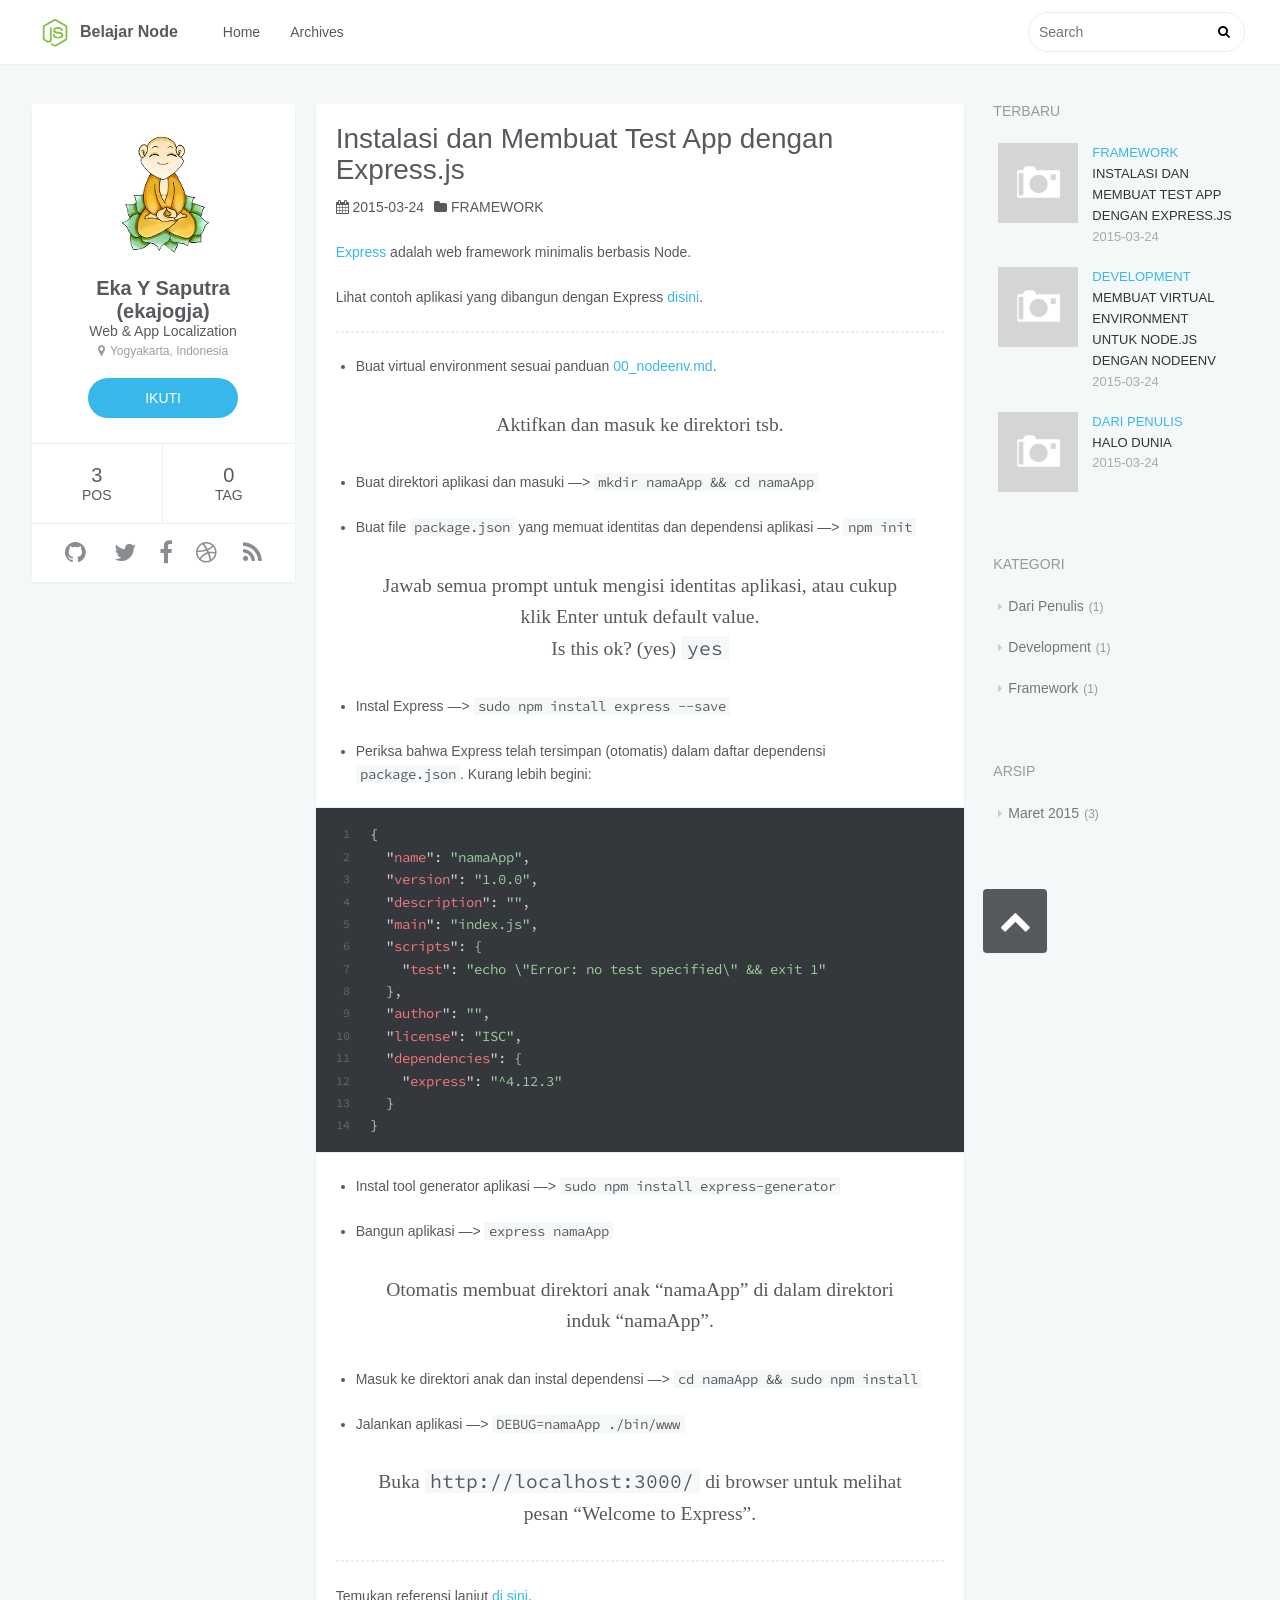
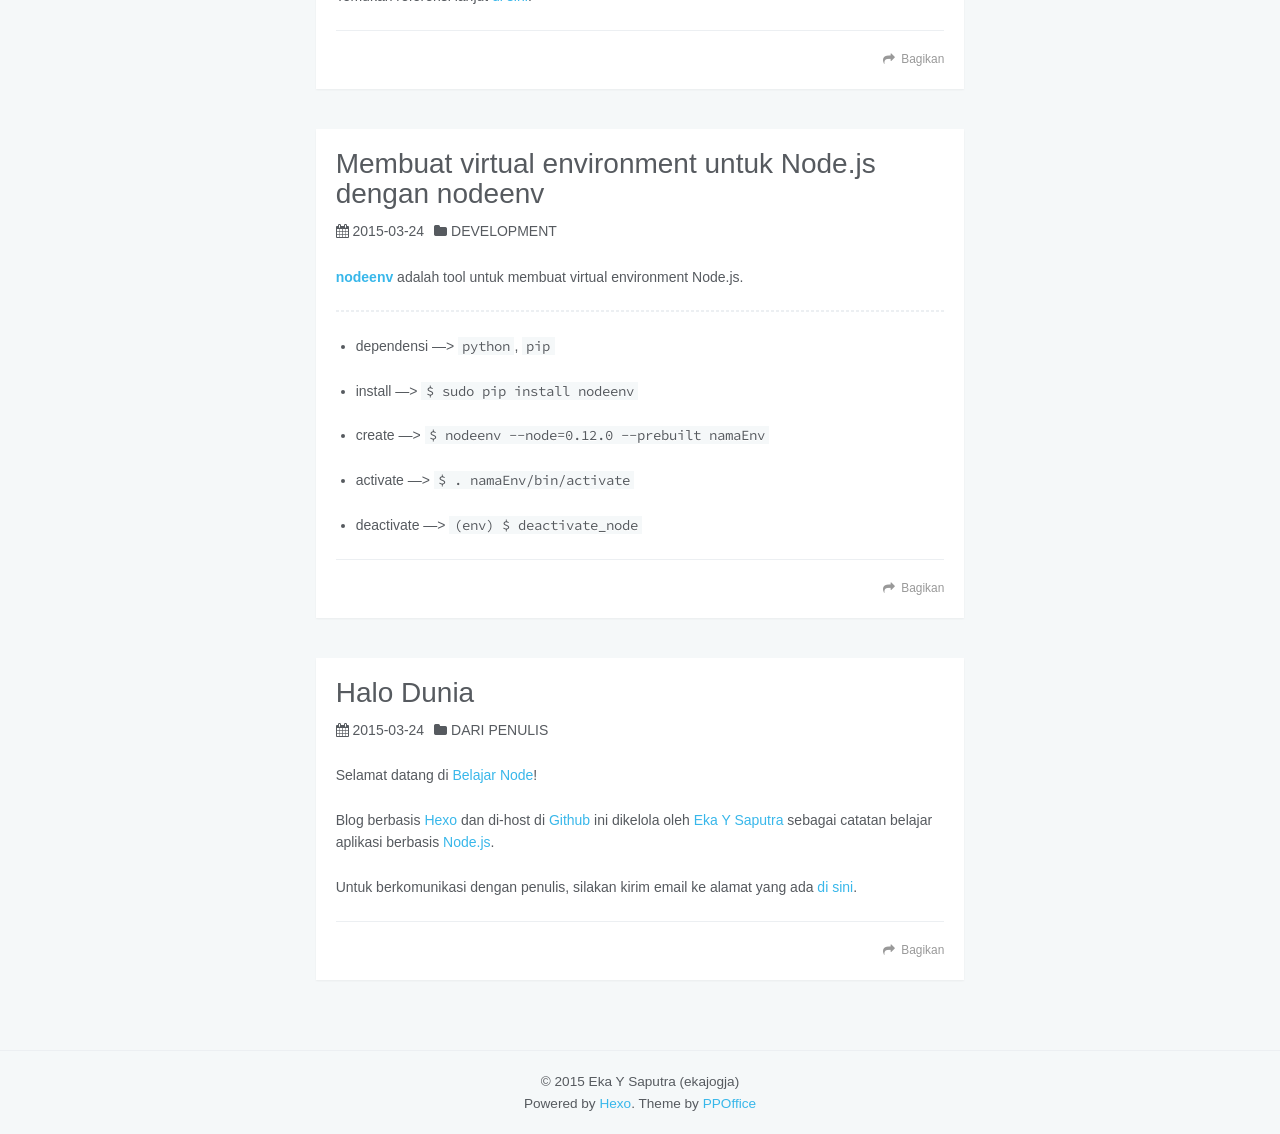
==== commit 1deffad1: "Site updated: 2015-03-24 16:36:59" ====
--- a/index.html
+++ b/index.html
@@ -72,12 +72,12 @@
       <h2 id="name">Eka Y Saputra (ekajogja)</h2>
       <h3 id="title">Web &amp; App Localization</h3>
       <span id="location"><i class="fa fa-map-marker"></i>Yogyakarta, Indonesia</span>
-      <a id="follow" href="https://github.com/ekajogja/">FOLLOW</a>
+      <a id="follow" href="https://github.com/ekajogja/">IKUTI</a>
   	</div>
     <div class="article-info profile-block">
       <div class="article-info-block">
         3
-        <span>posts</span>
+        <span>pos</span>
       </div>
       <div class="article-info-block">
         0
@@ -179,7 +179,7 @@
       
     </div>
     <footer class="article-footer">
-      <a data-url="http://ekajogja.github.io/2015/03/24/Instalasi-dan-Membuat-Test-App-dengan-Express-js/" data-id="ci7mzxykd0000wsmjo4xcg77m" class="article-share-link">Share</a>
+      <a data-url="http://ekajogja.github.io/2015/03/24/Instalasi-dan-Membuat-Test-App-dengan-Express-js/" data-id="ci7n2ja0f0000xgmj0xgzv2d4" class="article-share-link">Bagikan</a>
       
       
     </footer>
@@ -237,7 +237,7 @@
       
     </div>
     <footer class="article-footer">
-      <a data-url="http://ekajogja.github.io/2015/03/24/membuat-virtual-environment-untuk-node-js-dengan-nodeenv/" data-id="ci7mzxyl50003wsmjv7jmh6p4" class="article-share-link">Share</a>
+      <a data-url="http://ekajogja.github.io/2015/03/24/membuat-virtual-environment-untuk-node-js-dengan-nodeenv/" data-id="ci7n2ja0u0003xgmje39h9u86" class="article-share-link">Bagikan</a>
       
       
     </footer>
@@ -284,7 +284,7 @@
       
     </div>
     <footer class="article-footer">
-      <a data-url="http://ekajogja.github.io/2015/03/24/halo-dunia/" data-id="ci7mzxylb0006wsmj1noifzoo" class="article-share-link">Share</a>
+      <a data-url="http://ekajogja.github.io/2015/03/24/halo-dunia/" data-id="ci7n2ja0z0006xgmjd4bnmzdw" class="article-share-link">Bagikan</a>
       
       
     </footer>
@@ -301,7 +301,7 @@
   
     
   <div class="widget-wrap">
-    <h3 class="widget-title">recents</h3>
+    <h3 class="widget-title">terbaru</h3>
     <div class="widget">
       <ul id="recent-post">
         
@@ -357,7 +357,7 @@
   
     
   <div class="widget-wrap">
-    <h3 class="widget-title">categories</h3>
+    <h3 class="widget-title">kategori</h3>
     <div class="widget">
       <ul class="category-list"><li class="category-list-item"><a class="category-list-link" href="/categories/Dari-Penulis/">Dari Penulis</a><span class="category-list-count">1</span></li><li class="category-list-item"><a class="category-list-link" href="/categories/Development/">Development</a><span class="category-list-count">1</span></li><li class="category-list-item"><a class="category-list-link" href="/categories/Framework/">Framework</a><span class="category-list-count">1</span></li></ul>
     </div>
@@ -370,9 +370,9 @@
   
     
   <div class="widget-wrap">
-    <h3 class="widget-title">archives</h3>
+    <h3 class="widget-title">arsip</h3>
     <div class="widget">
-      <ul class="archive-list"><li class="archive-list-item"><a class="archive-list-link" href="/archives/2015/03/">March 2015</a><span class="archive-list-count">3</span></li></ul>
+      <ul class="archive-list"><li class="archive-list-item"><a class="archive-list-link" href="/archives/2015/03/">Maret 2015</a><span class="archive-list-count">3</span></li></ul>
     </div>
   </div>
 
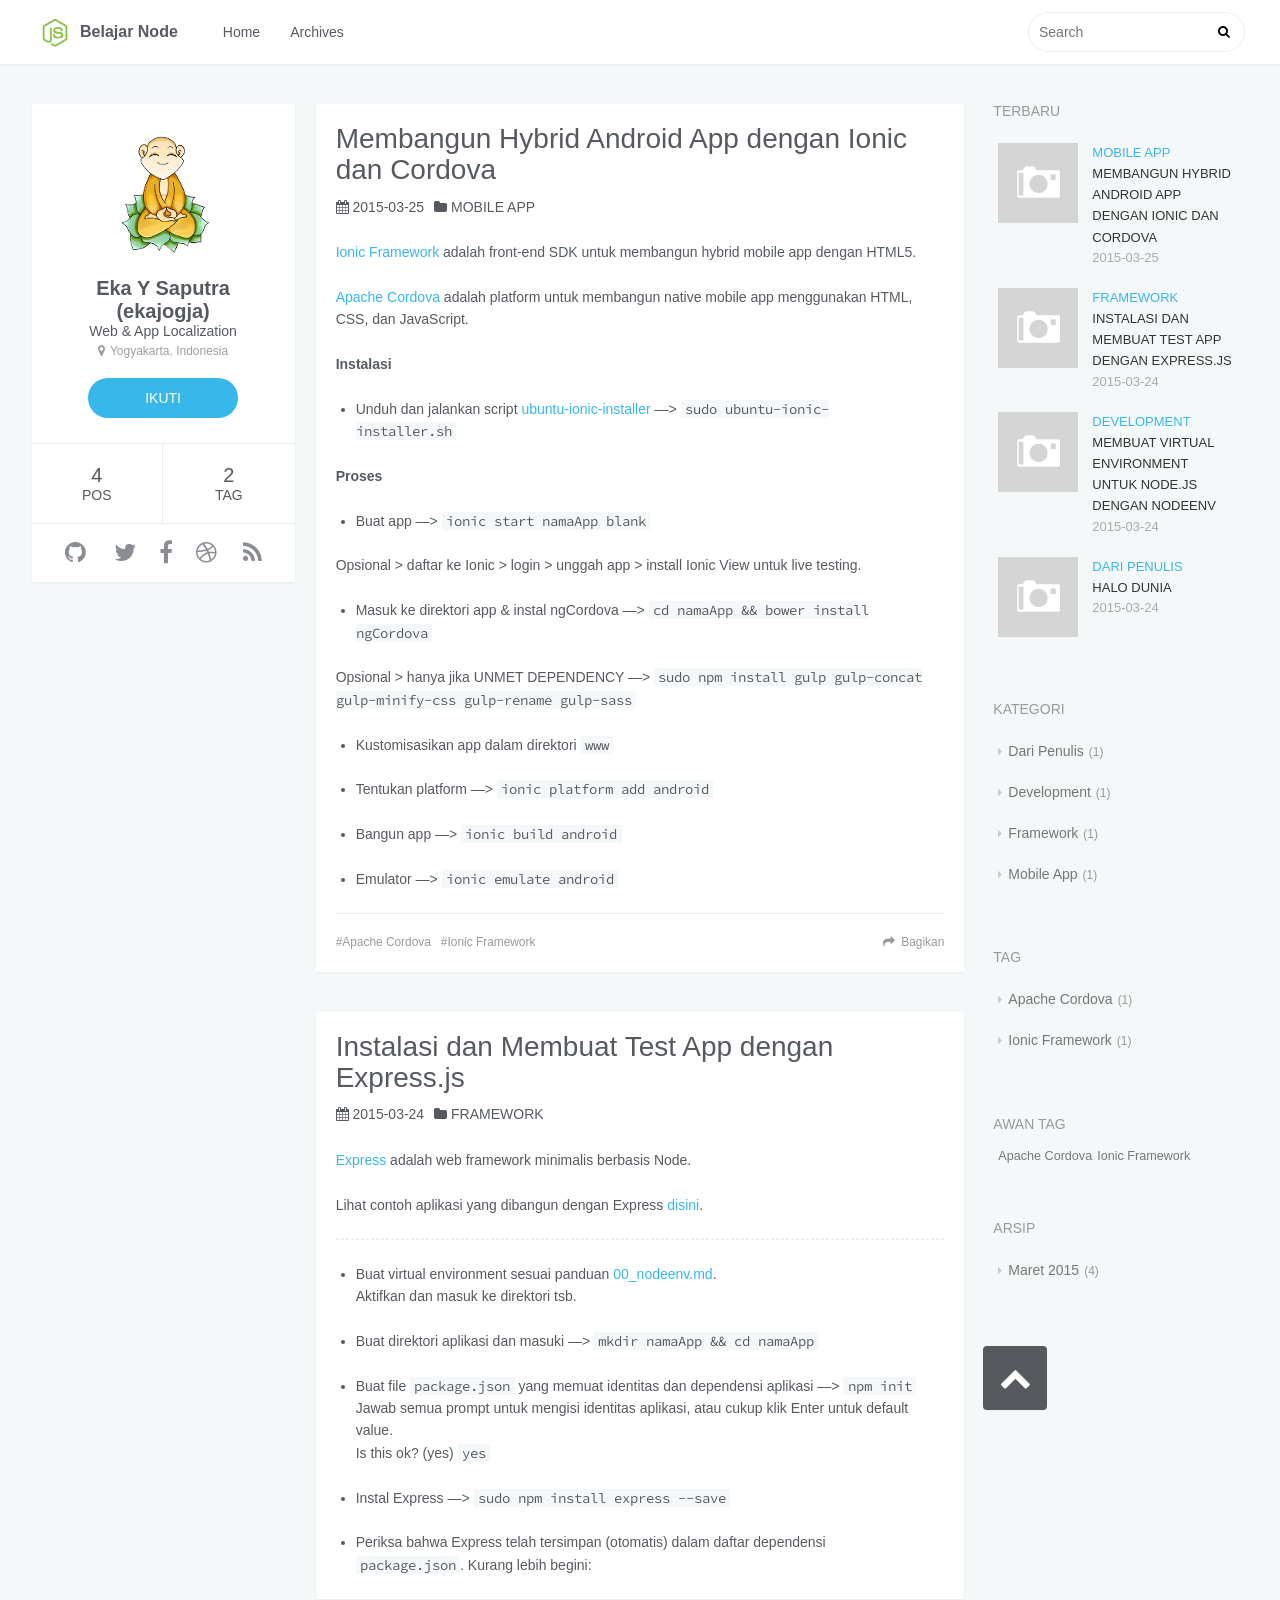
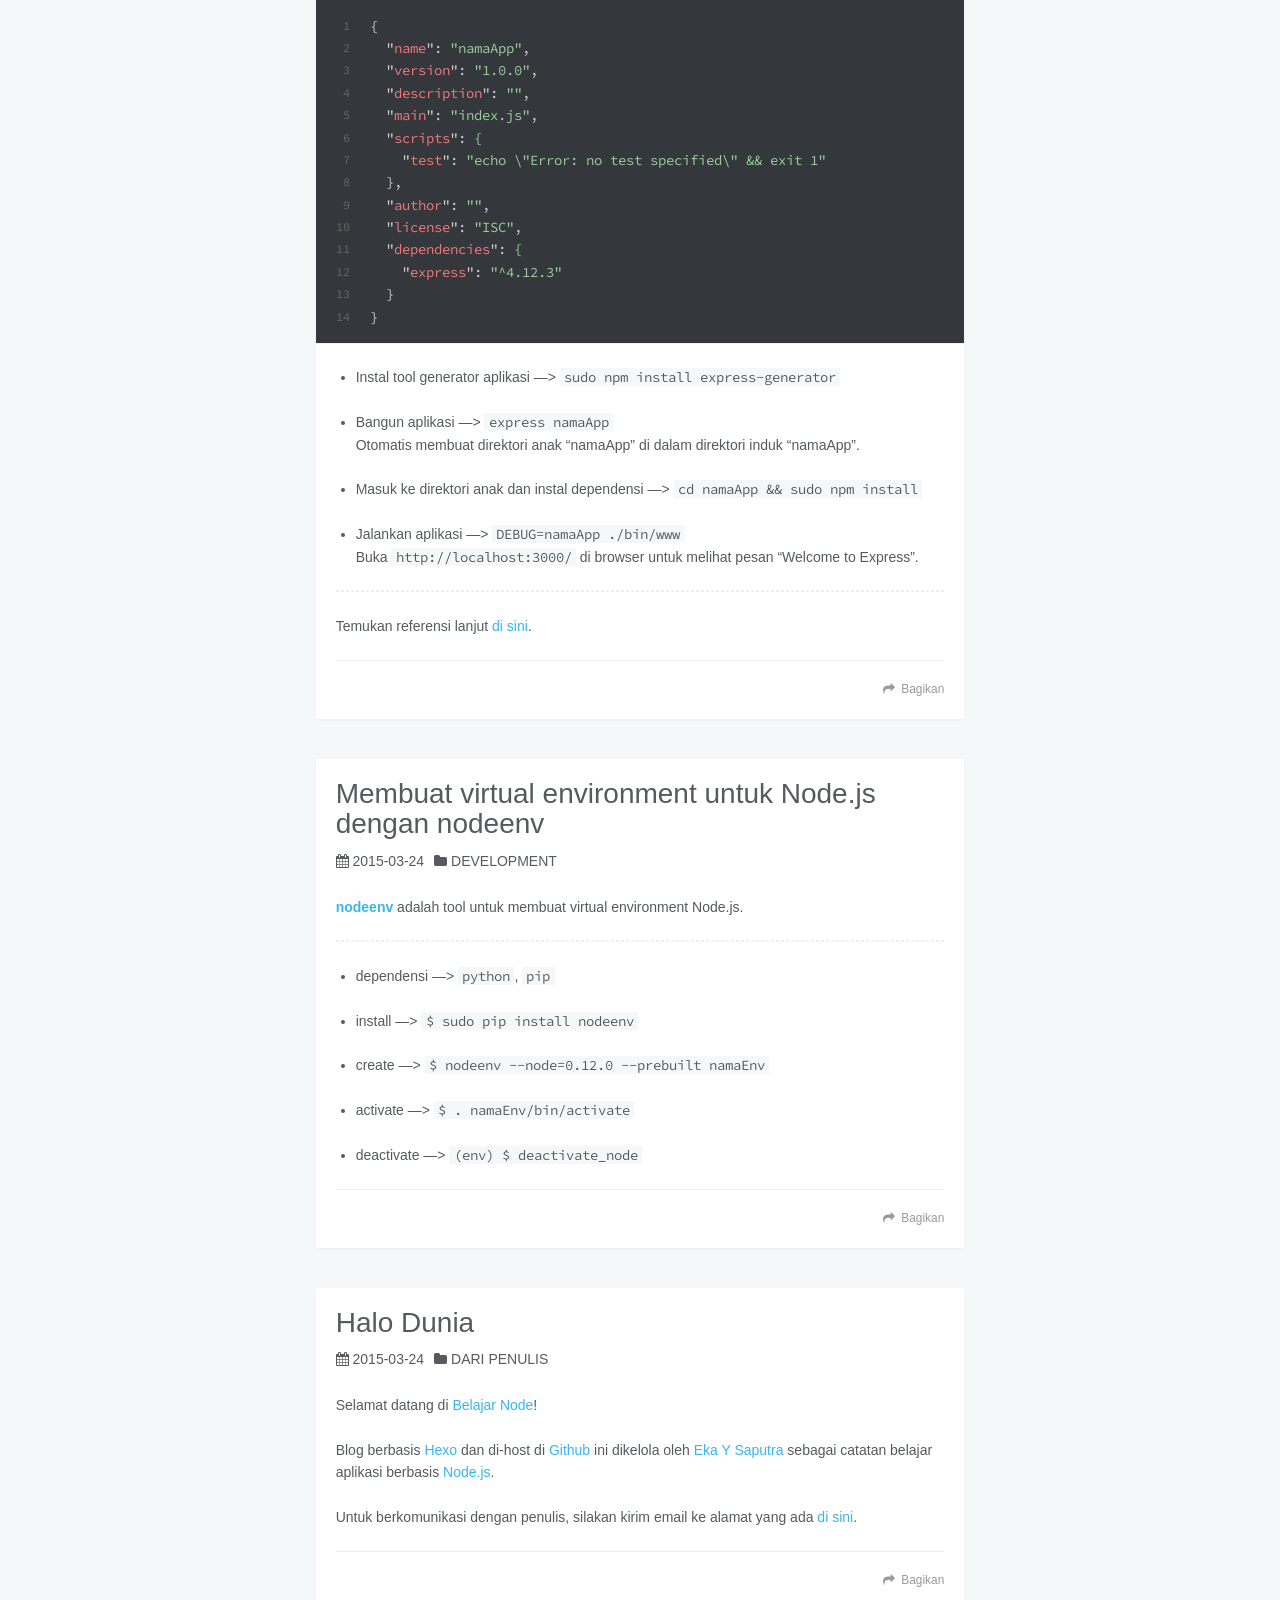
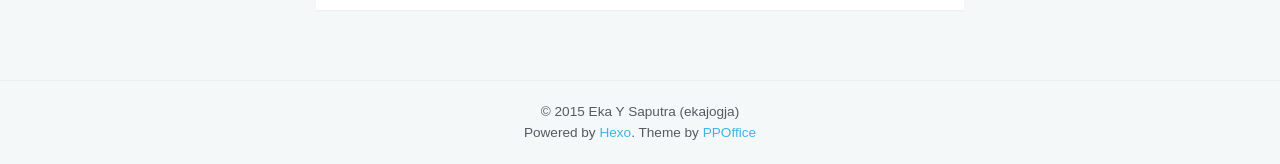
==== commit f85950fd: "Site updated: 2015-03-25 14:39:06" ====
--- a/index.html
+++ b/index.html
@@ -76,11 +76,11 @@
   	</div>
     <div class="article-info profile-block">
       <div class="article-info-block">
-        3
+        4
         <span>pos</span>
       </div>
       <div class="article-info-block">
-        0
+        2
         <span>tag</span>
       </div>
     </div>
@@ -104,6 +104,77 @@
   </div>
 </aside>
       <section id="main">
+  
+    <article id="post-Membangun-Hybrid-Android-App-dengan-Ionic-dan-Cordova" class="article article-type-post" itemscope itemprop="blogPost">
+  <div class="article-inner">
+    
+    
+      <header class="article-header">
+        
+  
+    <h1 itemprop="name">
+      <a class="article-title" href="/2015/03/25/Membangun-Hybrid-Android-App-dengan-Ionic-dan-Cordova/">Membangun Hybrid Android App dengan Ionic dan Cordova</a>
+    </h1>
+  
+
+        <div class="article-meta">
+          <div class="article-date">
+  <i class="fa fa-calendar"></i>
+  <a href="/2015/03/25/Membangun-Hybrid-Android-App-dengan-Ionic-dan-Cordova/">
+    <time datetime="2015-03-25T05:57:15.000Z" itemprop="datePublished">2015-03-25</time>
+  </a>
+</div>
+          
+  <div class="article-category">
+  	<i class="fa fa-folder"></i>
+    <a class="article-category-link" href="/categories/Mobile-App/">Mobile App</a>
+  </div>
+
+        </div>
+      </header>
+    
+    <div class="article-entry" itemprop="articleBody">
+      
+        <p><a href="http://ionicframework.com/" target="_blank" rel="external">Ionic Framework</a> adalah front-end SDK untuk membangun hybrid mobile app dengan HTML5.</p>
+<p><a href="http://cordova.apache.org/" target="_blank" rel="external">Apache Cordova</a> adalah platform untuk membangun native mobile app menggunakan HTML, CSS, dan JavaScript.</p>
+<p><strong>Instalasi</strong></p>
+<ul>
+<li>Unduh dan jalankan script <a href="https://github.com/nraboy/ubuntu-ionic-installer" target="_blank" rel="external">ubuntu-ionic-installer</a> —&gt; <code>sudo ubuntu-ionic-installer.sh</code></li>
+</ul>
+<p><strong>Proses</strong></p>
+<ul>
+<li>Buat app     —&gt; <code>ionic start namaApp blank</code></li>
+</ul>
+<p>Opsional &gt; daftar ke Ionic &gt; login &gt; unggah app &gt; install Ionic View untuk live testing.</p>
+<ul>
+<li>Masuk ke direktori app &amp; instal ngCordova —&gt; <code>cd namaApp &amp;&amp; bower install ngCordova</code></li>
+</ul>
+<p>Opsional &gt; hanya jika UNMET DEPENDENCY —&gt; <code>sudo npm install gulp gulp-concat gulp-minify-css gulp-rename gulp-sass</code></p>
+<ul>
+<li><p>Kustomisasikan app dalam direktori <code>www</code></p>
+</li>
+<li><p>Tentukan platform —&gt; <code>ionic platform add android</code></p>
+</li>
+<li><p>Bangun app —&gt; <code>ionic build android</code></p>
+</li>
+<li><p>Emulator —&gt; <code>ionic emulate android</code></p>
+</li>
+</ul>
+
+      
+    </div>
+    <footer class="article-footer">
+      <a data-url="http://ekajogja.github.io/2015/03/25/Membangun-Hybrid-Android-App-dengan-Ionic-dan-Cordova/" data-id="ci7of6xk50009q4mjx6vt4n4u" class="article-share-link">Bagikan</a>
+      
+      
+  <ul class="article-tag-list"><li class="article-tag-list-item"><a class="article-tag-list-link" href="/tags/Apache-Cordova/">Apache Cordova</a></li><li class="article-tag-list-item"><a class="article-tag-list-link" href="/tags/Ionic-Framework/">Ionic Framework</a></li></ul>
+
+    </footer>
+  </div>
+  
+</article>
+
+
   
     <article id="post-Instalasi-dan-Membuat-Test-App-dengan-Express-js" class="article article-type-post" itemscope itemprop="blogPost">
   <div class="article-inner">
@@ -139,17 +210,11 @@
 <p>Lihat contoh aplikasi yang dibangun dengan Express <a href="http://expressjs.com/resources/applications.html" target="_blank" rel="external">disini</a>.</p>
 <hr>
 <ul>
-<li><p>Buat virtual environment sesuai panduan <a href="https://github.com/ekajogja/belajarNode/blob/master/00_nodeenv.md" target="_blank" rel="external">00_nodeenv.md</a>.</p>
-<blockquote>
-<p>Aktifkan dan masuk ke direktori tsb.</p>
-</blockquote>
+<li><p>Buat virtual environment sesuai panduan <a href="https://github.com/ekajogja/belajarNode/blob/master/00_nodeenv.md" target="_blank" rel="external">00_nodeenv.md</a>.<br>Aktifkan dan masuk ke direktori tsb.</p>
 </li>
 <li><p>Buat direktori aplikasi dan masuki —&gt; <code>mkdir namaApp &amp;&amp; cd namaApp</code></p>
 </li>
-<li><p>Buat file <code>package.json</code> yang memuat identitas dan dependensi aplikasi —&gt; <code>npm init</code></p>
-<blockquote>
-<p>Jawab semua prompt untuk mengisi identitas aplikasi, atau cukup klik Enter untuk default value.<br>Is this ok? (yes) <code>yes</code></p>
-</blockquote>
+<li><p>Buat file <code>package.json</code> yang memuat identitas dan dependensi aplikasi —&gt; <code>npm init</code><br>Jawab semua prompt untuk mengisi identitas aplikasi, atau cukup klik Enter untuk default value.<br>Is this ok? (yes) <code>yes</code></p>
 </li>
 <li><p>Instal Express —&gt; <code>sudo npm install express --save</code></p>
 </li>
@@ -160,17 +225,11 @@
 <ul>
 <li><p>Instal tool generator aplikasi —&gt; <code>sudo npm install express-generator</code></p>
 </li>
-<li><p>Bangun aplikasi —&gt; <code>express namaApp</code></p>
-<blockquote>
-<p>Otomatis membuat direktori anak “namaApp” di dalam direktori induk “namaApp”.</p>
-</blockquote>
+<li><p>Bangun aplikasi —&gt; <code>express namaApp</code><br>Otomatis membuat direktori anak “namaApp” di dalam direktori induk “namaApp”.</p>
 </li>
 <li><p>Masuk ke direktori anak dan instal dependensi —&gt; <code>cd namaApp &amp;&amp; sudo npm install</code></p>
 </li>
-<li><p>Jalankan aplikasi —&gt; <code>DEBUG=namaApp ./bin/www</code></p>
-<blockquote>
-<p>Buka <code>http://localhost:3000/</code> di browser untuk melihat pesan “Welcome to Express”.</p>
-</blockquote>
+<li><p>Jalankan aplikasi —&gt; <code>DEBUG=namaApp ./bin/www</code><br>Buka <code>http://localhost:3000/</code> di browser untuk melihat pesan “Welcome to Express”.</p>
 </li>
 </ul>
 <hr>
@@ -179,7 +238,7 @@
       
     </div>
     <footer class="article-footer">
-      <a data-url="http://ekajogja.github.io/2015/03/24/Instalasi-dan-Membuat-Test-App-dengan-Express-js/" data-id="ci7n2ja0f0000xgmj0xgzv2d4" class="article-share-link">Bagikan</a>
+      <a data-url="http://ekajogja.github.io/2015/03/24/Instalasi-dan-Membuat-Test-App-dengan-Express-js/" data-id="ci7of6xjf0000q4mjnz1polsq" class="article-share-link">Bagikan</a>
       
       
     </footer>
@@ -237,7 +296,7 @@
       
     </div>
     <footer class="article-footer">
-      <a data-url="http://ekajogja.github.io/2015/03/24/membuat-virtual-environment-untuk-node-js-dengan-nodeenv/" data-id="ci7n2ja0u0003xgmje39h9u86" class="article-share-link">Bagikan</a>
+      <a data-url="http://ekajogja.github.io/2015/03/24/membuat-virtual-environment-untuk-node-js-dengan-nodeenv/" data-id="ci7of6xjv0003q4mjm9ghfmlr" class="article-share-link">Bagikan</a>
       
       
     </footer>
@@ -284,7 +343,7 @@
       
     </div>
     <footer class="article-footer">
-      <a data-url="http://ekajogja.github.io/2015/03/24/halo-dunia/" data-id="ci7n2ja0z0006xgmjd4bnmzdw" class="article-share-link">Bagikan</a>
+      <a data-url="http://ekajogja.github.io/2015/03/24/halo-dunia/" data-id="ci7of6xk00006q4mjf4g3i2ra" class="article-share-link">Bagikan</a>
       
       
     </footer>
@@ -307,6 +366,21 @@
         
           <li>
             <div class="item-thumbnail">
+              <a href="/2015/03/25/Membangun-Hybrid-Android-App-dengan-Ionic-dan-Cordova/" class="thumbnail">
+  
+    <span class="thumbnail-image thumbnail-none"></span>
+  
+</a>
+            </div>
+            <div class="item-inner">
+              <p class="item-category"><a class="article-category-link" href="/categories/Mobile-App/">Mobile App</a></p>
+              <p class="item-title"><a href="/2015/03/25/Membangun-Hybrid-Android-App-dengan-Ionic-dan-Cordova/" class="title">Membangun Hybrid Android App dengan Ionic dan Cordova</a></p>
+              <p class="item-date"><time datetime="2015-03-25T05:57:15.000Z" itemprop="datePublished">2015-03-25</time></p>
+            </div>
+          </li>
+        
+          <li>
+            <div class="item-thumbnail">
               <a href="/2015/03/24/Instalasi-dan-Membuat-Test-App-dengan-Express-js/" class="thumbnail">
   
     <span class="thumbnail-image thumbnail-none"></span>
@@ -359,20 +433,34 @@
   <div class="widget-wrap">
     <h3 class="widget-title">kategori</h3>
     <div class="widget">
-      <ul class="category-list"><li class="category-list-item"><a class="category-list-link" href="/categories/Dari-Penulis/">Dari Penulis</a><span class="category-list-count">1</span></li><li class="category-list-item"><a class="category-list-link" href="/categories/Development/">Development</a><span class="category-list-count">1</span></li><li class="category-list-item"><a class="category-list-link" href="/categories/Framework/">Framework</a><span class="category-list-count">1</span></li></ul>
-    </div>
-  </div>
-
-  
-    
-  
-    
+      <ul class="category-list"><li class="category-list-item"><a class="category-list-link" href="/categories/Dari-Penulis/">Dari Penulis</a><span class="category-list-count">1</span></li><li class="category-list-item"><a class="category-list-link" href="/categories/Development/">Development</a><span class="category-list-count">1</span></li><li class="category-list-item"><a class="category-list-link" href="/categories/Framework/">Framework</a><span class="category-list-count">1</span></li><li class="category-list-item"><a class="category-list-link" href="/categories/Mobile-App/">Mobile App</a><span class="category-list-count">1</span></li></ul>
+    </div>
+  </div>
+
+  
+    
+  <div class="widget-wrap">
+    <h3 class="widget-title">tag</h3>
+    <div class="widget">
+      <ul class="tag-list"><li class="tag-list-item"><a class="tag-list-link" href="/tags/Apache-Cordova/">Apache Cordova</a><span class="tag-list-count">1</span></li><li class="tag-list-item"><a class="tag-list-link" href="/tags/Ionic-Framework/">Ionic Framework</a><span class="tag-list-count">1</span></li></ul>
+    </div>
+  </div>
+
+  
+    
+  <div class="widget-wrap">
+    <h3 class="widget-title">awan tag</h3>
+    <div class="widget tagcloud">
+      <a href="/tags/Apache-Cordova/" style="font-size: NaNpx;">Apache Cordova</a><a href="/tags/Ionic-Framework/" style="font-size: NaNpx;">Ionic Framework</a>
+    </div>
+  </div>
+
   
     
   <div class="widget-wrap">
     <h3 class="widget-title">arsip</h3>
     <div class="widget">
-      <ul class="archive-list"><li class="archive-list-item"><a class="archive-list-link" href="/archives/2015/03/">Maret 2015</a><span class="archive-list-count">3</span></li></ul>
+      <ul class="archive-list"><li class="archive-list-item"><a class="archive-list-link" href="/archives/2015/03/">Maret 2015</a><span class="archive-list-count">4</span></li></ul>
     </div>
   </div>
 
